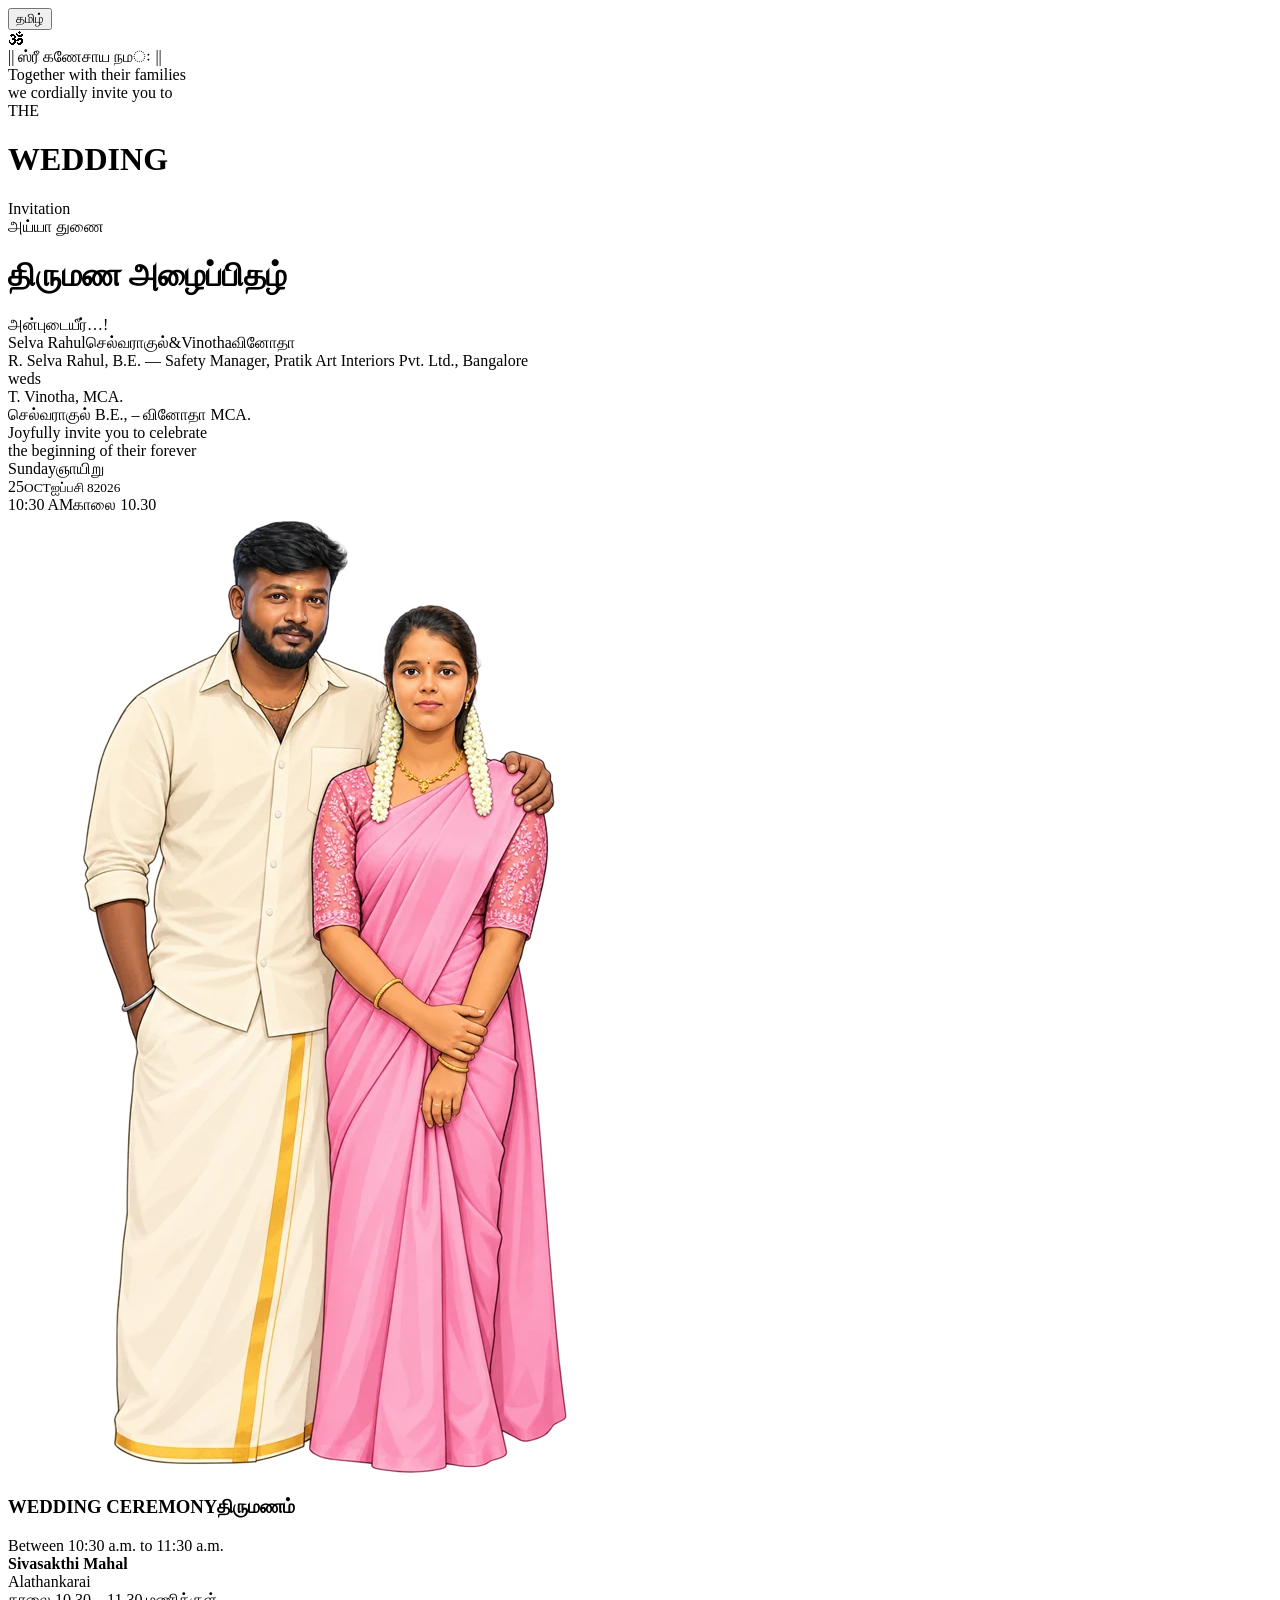
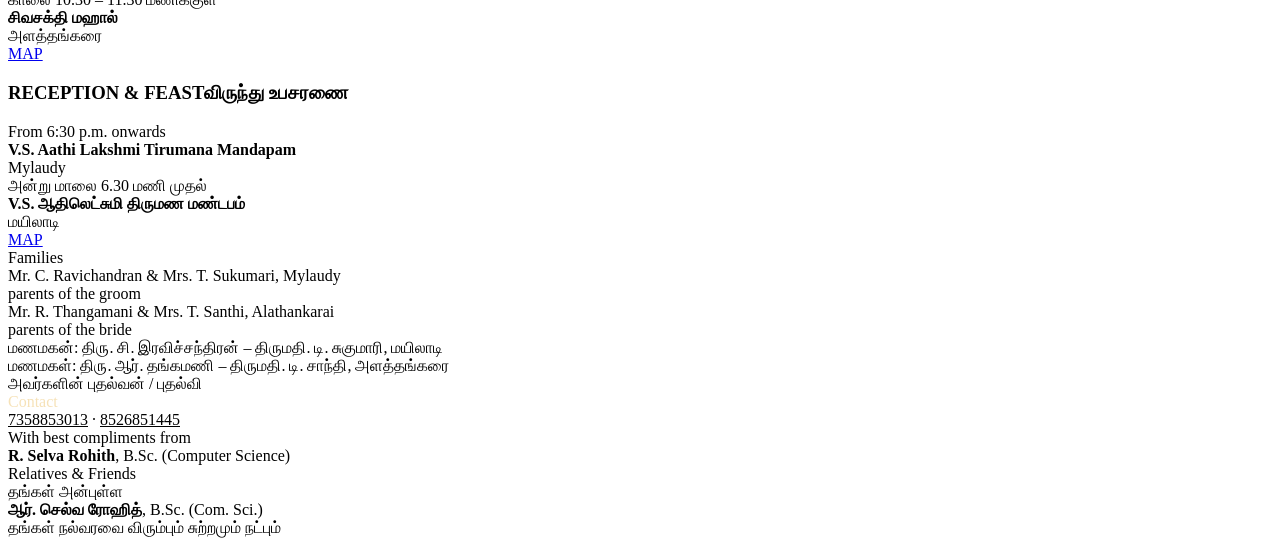
==== index.html @ b942bd1a "Add interactive countdown timer and language toggle functionality - Implemented a countdown timer th" ====
<!DOCTYPE html>
<html lang="en">

<head>
    <meta charset="utf-8">
    <meta name="viewport" content="width=device-width, initial-scale=1, viewport-fit=cover">
    <title>Selva Rahul & Vinotha – Wedding Invitation</title>
    <link
        href="https://fonts.googleapis.com/css2?family=Cinzel:wght@400;600&family=Cormorant+Garamond:wght@500;600&family=Great+Vibes&family=Playfair+Display:wght@500;700&family=Noto+Serif+Tamil:wght@400;700&display=swap"
        rel="stylesheet">
</head>

<body>
     <button class="tog" id="tg" aria-label="Language">தமிழ்</button>
    <div class="petals" id="p"></div>
    <main class="card">
        <div class="arch">
            <div class="om">🕉</div>
            <div class="sm">|| ஸ்ரீ கணேசாய நமः ||</div>

            <div class="en-only">
                <div class="sm">Together with their families<br>we cordially invite you to</div>
                <div class="the">THE</div>
                <h1>WEDDING</h1>
                <div class="script">Invitation</div>
            </div>
            <div class="ta-only">
                <div class="sm">அய்யா துணை</div>
                <h1>திருமண அழைப்பிதழ்</h1>
                <div class="sm">அன்புடையீர்…!</div>
            </div>

            <div class="names"><span class="en-only">Selva Rahul</span><span class="ta-only">செல்வராகுல்</span><span
                    class="amp">&amp;</span><span class="en-only">Vinotha</span><span class="ta-only">வினோதா</span>
            </div>
            <div class="sub en-only">R. Selva Rahul, B.E. — Safety Manager, Pratik Art Interiors Pvt. Ltd.,
                Bangalore<br>weds<br>T. Vinotha, MCA.</div>
            <div class="sub ta-only">செல்வராகுல் B.E., – வினோதா MCA.</div>

            <div class="div"></div>
            <div class="sm en-only">Joyfully invite you to celebrate<br>the beginning of their forever</div>
            <div class="date">
                <div class="sm" style="margin:0"><span class="en-only">Sunday</span><span class="ta-only">ஞாயிறு</span>
                </div>
                <div class="big">25<small class="en-only">OCT</small><small class="ta-only">ஐப்பசி
                        8</small><small>2026</small></div>
                <div class="sm" style="margin:0"><span class="en-only">10:30 AM</span><span class="ta-only">காலை
                        10.30</span></div>
            </div>

            <div id="cd"></div>
            <div class="couple"><img alt="Selva Rahul and Vinotha"
                    src="[data-uri]">
            </div>

            <div class="ev">
                <h3><span class="en-only">WEDDING CEREMONY</span><span class="ta-only">திருமணம்</span></h3>
                <div class="en-only">Between 10:30 a.m. to 11:30 a.m.<br><b>Sivasakthi Mahal</b><br>Alathankarai</div>
                <div class="ta-only">காலை 10.30 – 11.30 மணிக்குள்<br><b>சிவசக்தி மஹால்</b><br>அளத்தங்கரை</div>
                <a class="btn" target="_blank" rel="noopener"
                    href="https://www.google.com/maps/search/?api=1&query=Sivasakthi+Mahal+Alathankarai">MAP</a>
            </div>

            <div class="ev">
                <h3><span class="en-only">RECEPTION &amp; FEAST</span><span class="ta-only">விருந்து உபசரணை</span></h3>
                <div class="en-only">From 6:30 p.m. onwards<br><b>V.S. Aathi Lakshmi Tirumana Mandapam</b><br>Mylaudy
                </div>
                <div class="ta-only">அன்று மாலை 6.30 மணி முதல்<br><b>V.S. ஆதிலெட்சுமி திருமண மண்டபம்</b><br>மயிலாடி
                </div>
                <a class="btn" target="_blank" rel="noopener"
                    href="https://www.google.com/maps/search/?api=1&query=V.S.+Aathi+Lakshmi+Tirumana+Mandapam+Mylaudy">MAP</a>
            </div>

            <div class="div"></div>
            <div class="en-only">
                <div class="sm">Families</div>
                Mr. C. Ravichandran &amp; Mrs. T. Sukumari, Mylaudy<br><span class="sub">parents of the groom</span><br>
                Mr. R. Thangamani &amp; Mrs. T. Santhi, Alathankarai<br><span class="sub">parents of the bride</span>
            </div>
            <div class="ta-only">மணமகன்: திரு. சி. இரவிச்சந்திரன் – திருமதி. டி. சுகுமாரி, மயிலாடி<br>மணமகள்: திரு. ஆர்.
                தங்கமணி – திருமதி. டி. சாந்தி, அளத்தங்கரை<br><span class="sub">அவர்களின் புதல்வன் / புதல்வி</span></div>

            <div class="venue">
                <div class="sm" style="color:#f6e2b8">Contact</div>
                <a href="tel:7358853013" style="color:inherit">7358853013</a> · <a href="tel:8526851445"
                    style="color:inherit">8526851445</a>
            </div>

            <div class="foot">
                <div class="en-only">With best compliments from<br><b>R. Selva Rohith</b>, B.Sc. (Computer
                    Science)<br>Relatives &amp; Friends</div>
                <div class="ta-only">தங்கள் அன்புள்ள<br><b>ஆர். செல்வ ரோஹித்</b>, B.Sc. (Com. Sci.)<br>தங்கள் நல்வரவை
                    விரும்பும் சுற்றமும் நட்பும்</div>
            </div>
        </div>
    </main>
</body>

</html>
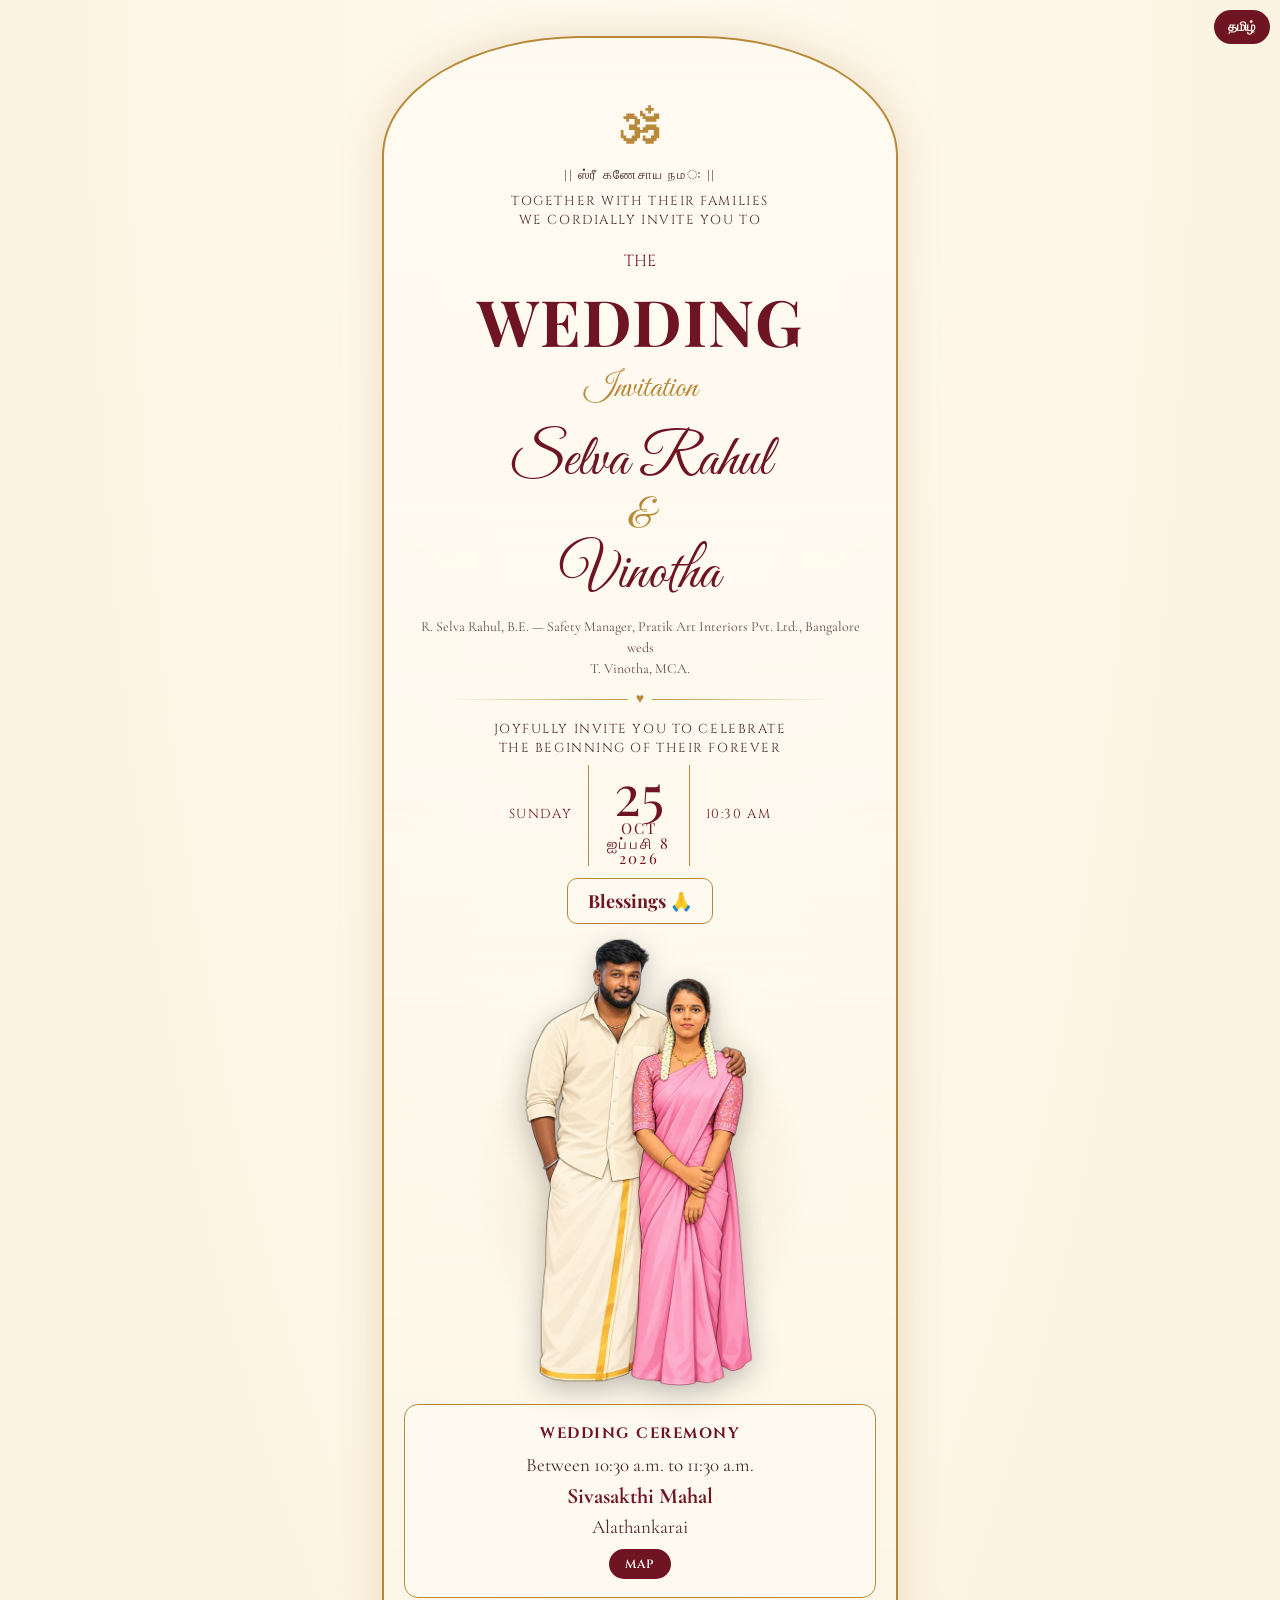
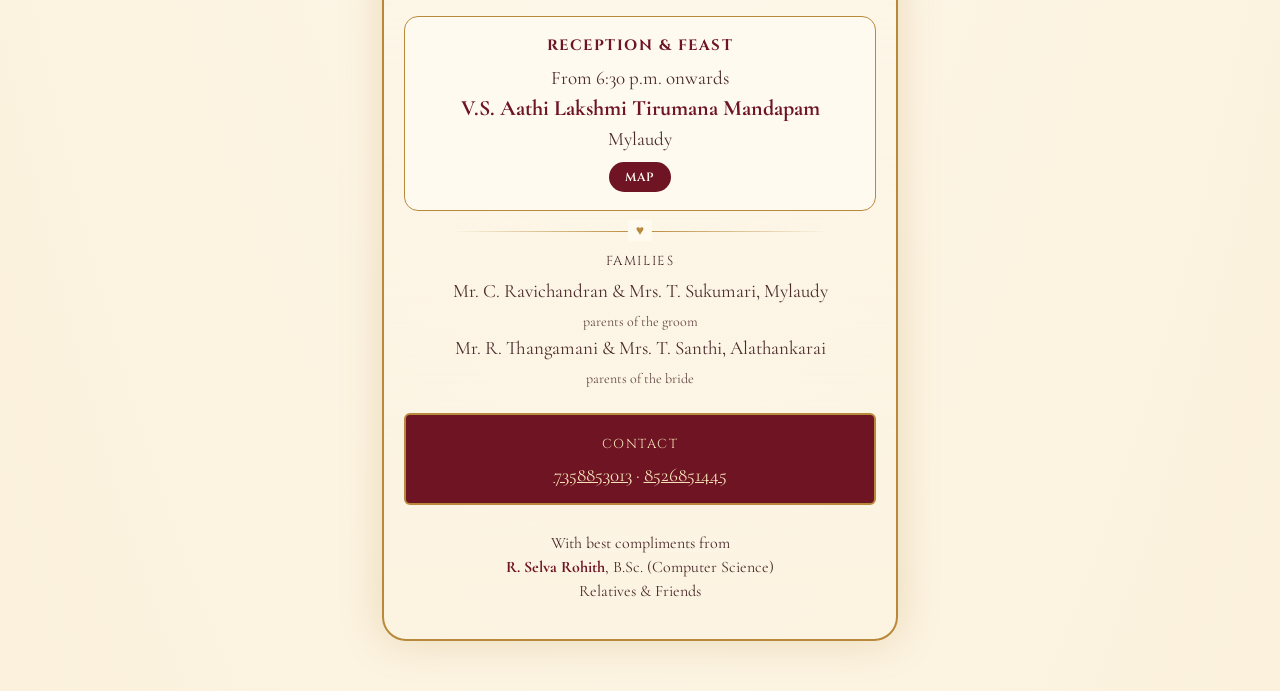
==== commit f293264c: "Add missing stylesheet and script links in index.html" ====
--- a/index.html
+++ b/index.html
@@ -8,6 +8,7 @@
     <link
         href="https://fonts.googleapis.com/css2?family=Cinzel:wght@400;600&family=Cormorant+Garamond:wght@500;600&family=Great+Vibes&family=Playfair+Display:wght@500;700&family=Noto+Serif+Tamil:wght@400;700&display=swap"
         rel="stylesheet">
+    <link rel="stylesheet" href="style.css">
 </head>
 
 <body>
@@ -94,6 +95,7 @@
             </div>
         </div>
     </main>
+    <script src="script.js"></script>
 </body>
 
 </html>
--- a/style.css
+++ b/style.css
@@ -0,0 +1,338 @@
+:root {
+            --bg: #fbf1dc;
+            --bg2: #fffaf0;
+            --maroon: #6e1423;
+            --gold: #b8893a;
+            --ink: #4a2a2a;
+            box-sizing: border-box;
+            padding-top: env(safe-area-inset-top, 0px);
+            padding-bottom: env(safe-area-inset-bottom, 0px)
+        }
+
+        @media (prefers-color-scheme:dark) {
+            :root:not([data-theme="light"]) {
+                --bg: #2a0d14;
+                --bg2: #3a1119;
+                --maroon: #f0c987;
+                --gold: #d9a95a;
+                --ink: #f3e3cf
+            }
+        }
+
+        :root[data-theme="dark"] {
+            --bg: #2a0d14;
+            --bg2: #3a1119;
+            --maroon: #f0c987;
+            --gold: #d9a95a;
+            --ink: #f3e3cf
+        }
+
+        * {
+            box-sizing: border-box
+        }
+
+        body {
+            margin: 0;
+            background: radial-gradient(ellipse at top, var(--bg2), var(--bg));
+            color: var(--ink);
+            font-family: 'Cormorant Garamond', Georgia, serif;
+            font-size: 19px;
+            text-align: center;
+            line-height: 1.5
+        }
+
+        body.ta {
+            font-family: 'Noto Serif Tamil', 'Cormorant Garamond', serif;
+            font-size: 16px
+        }
+
+        .ta-only {
+            display: none
+        }
+
+        .ta .ta-only {
+            display: block
+        }
+
+        .ta .en-only {
+            display: none
+        }
+
+        .tog {
+            position: fixed;
+            top: calc(env(safe-area-inset-top, 0px) + 10px);
+            right: 10px;
+            z-index: 9;
+            background: var(--maroon);
+            color: var(--bg2);
+            border: 0;
+            border-radius: 20px;
+            padding: 8px 14px;
+            font: 600 13px Cinzel, serif;
+            cursor: pointer
+        }
+
+        .card {
+            max-width: 560px;
+            margin: 0 auto;
+            padding: 36px 22px 50px;
+            position: relative
+        }
+
+        .arch {
+            border: 2px solid var(--gold);
+            border-radius: 200px 200px 24px 24px/120px 120px 24px 24px;
+            padding: 56px 20px 36px;
+            background: linear-gradient(var(--bg2), transparent);
+            box-shadow: 0 0 40px rgba(184, 137, 58, .25)
+        }
+
+        .om {
+            font-size: 44px;
+            color: var(--gold)
+        }
+
+        .sm {
+            font-family: Cinzel, serif;
+            letter-spacing: .12em;
+            font-size: 13px;
+            text-transform: uppercase;
+            margin: 6px 0
+        }
+
+        .ta .sm {
+            text-transform: none;
+            letter-spacing: 0;
+            font-size: 15px
+        }
+
+        .the {
+            font-family: Cinzel, serif;
+            color: var(--maroon);
+            font-size: 16px;
+            margin-top: 18px
+        }
+
+        h1 {
+            font-family: 'Playfair Display', serif;
+            font-weight: 700;
+            color: var(--maroon);
+            font-size: clamp(40px, 12vw, 64px);
+            margin: 0;
+            letter-spacing: .02em
+        }
+
+        .ta h1 {
+            font-size: clamp(34px, 9vw, 48px)
+        }
+
+        .script {
+            font-family: 'Great Vibes', cursive;
+            color: var(--gold);
+            font-size: 34px;
+            margin: -6px 0 14px
+        }
+
+        .names {
+            font-family: 'Great Vibes', cursive;
+            color: var(--maroon);
+            font-size: clamp(40px, 11vw, 58px);
+            line-height: 1.15;
+            margin: 8px 0
+        }
+
+        .ta .names {
+            font-family: 'Noto Serif Tamil', serif;
+            font-weight: 700;
+            font-size: clamp(28px, 8vw, 40px)
+        }
+
+        .amp {
+            color: var(--gold);
+            font-size: .7em;
+            display: block
+        }
+
+        .sub {
+            font-size: 14px;
+            opacity: .85
+        }
+
+        .div {
+            height: 1px;
+            background: linear-gradient(90deg, transparent, var(--gold), transparent);
+            margin: 20px auto;
+            width: 80%;
+            position: relative
+        }
+
+        .div:after {
+            content: "♥";
+            position: absolute;
+            left: 50%;
+            top: -11px;
+            transform: translateX(-50%);
+            color: var(--gold);
+            background: var(--bg2);
+            padding: 0 8px;
+            font-size: 14px
+        }
+
+        .date {
+            display: flex;
+            align-items: center;
+            justify-content: center;
+            gap: 16px;
+            font-family: Cinzel, serif;
+            color: var(--maroon)
+        }
+
+        .date .big {
+            font-size: 56px;
+            font-family: 'Playfair Display', serif;
+            line-height: 1;
+            border-left: 1px solid var(--gold);
+            border-right: 1px solid var(--gold);
+            padding: 0 18px
+        }
+
+        .date small {
+            display: block;
+            font-size: 15px;
+            letter-spacing: .15em
+        }
+
+        .ev {
+            border: 1px solid var(--gold);
+            border-radius: 14px;
+            padding: 18px 14px;
+            margin: 18px 0;
+            background: var(--bg2)
+        }
+
+        .ev h3 {
+            font-family: Cinzel, serif;
+            color: var(--maroon);
+            margin: 0 0 6px;
+            font-size: 15px;
+            letter-spacing: .1em
+        }
+
+        .ta .ev h3 {
+            letter-spacing: 0;
+            font-size: 17px
+        }
+
+        .ev b {
+            font-size: 22px;
+            color: var(--maroon)
+        }
+
+        a.btn {
+            display: inline-block;
+            margin-top: 8px;
+            color: var(--bg2);
+            background: var(--maroon);
+            padding: 7px 16px;
+            border-radius: 20px;
+            text-decoration: none;
+            font: 600 12px Cinzel, serif;
+            letter-spacing: .08em
+        }
+
+        .venue {
+            background: var(--maroon);
+            color: #f6e2b8;
+            border: 2px solid var(--gold);
+            border-radius: 6px;
+            padding: 14px;
+            margin-top: 22px
+        }
+
+        #cd {
+            display: flex;
+            justify-content: center;
+            gap: 12px;
+            margin: 12px 0
+        }
+
+        #cd div {
+            min-width: 64px;
+            border: 1px solid var(--gold);
+            border-radius: 10px;
+            padding: 8px 4px;
+            color: var(--maroon);
+            font: 700 24px 'Playfair Display', serif;
+            background: var(--bg2)
+        }
+
+        #cd span {
+            display: block;
+            font: 400 10px Cinzel, serif;
+            letter-spacing: .1em
+        }
+
+        .petals {
+            position: fixed;
+            inset: 0;
+            pointer-events: none;
+            overflow: hidden;
+            z-index: 0
+        }
+
+        .petals i {
+            position: absolute;
+            top: -20px;
+            width: 10px;
+            height: 14px;
+            background: #b3243b;
+            border-radius: 70% 0 70% 0;
+            opacity: .6;
+            animation: f linear infinite
+        }
+
+        @keyframes f {
+            to {
+                transform: translateY(110vh) rotate(540deg)
+            }
+        }
+
+        @media (prefers-reduced-motion:reduce) {
+            .petals {
+                display: none
+            }
+        }
+
+        .card {
+            z-index: 1
+        }
+
+        .foot {
+            font-size: 16px;
+            margin-top: 26px
+        }
+
+        .foot b {
+            color: var(--maroon)
+        }
+
+        .couple {
+            margin: 6px auto 0;
+            max-width: 300px;
+            position: relative
+        }
+
+        .couple:before {
+            content: "";
+            position: absolute;
+            inset: 8% -8% 0;
+            background: radial-gradient(ellipse at center, rgba(184, 137, 58, .35), transparent 70%);
+            z-index: -1
+        }
+
+        .couple img {
+            width: 100%;
+            height: auto;
+            display: block;
+            filter: drop-shadow(0 8px 14px rgba(0, 0, 0, .25))
+        }
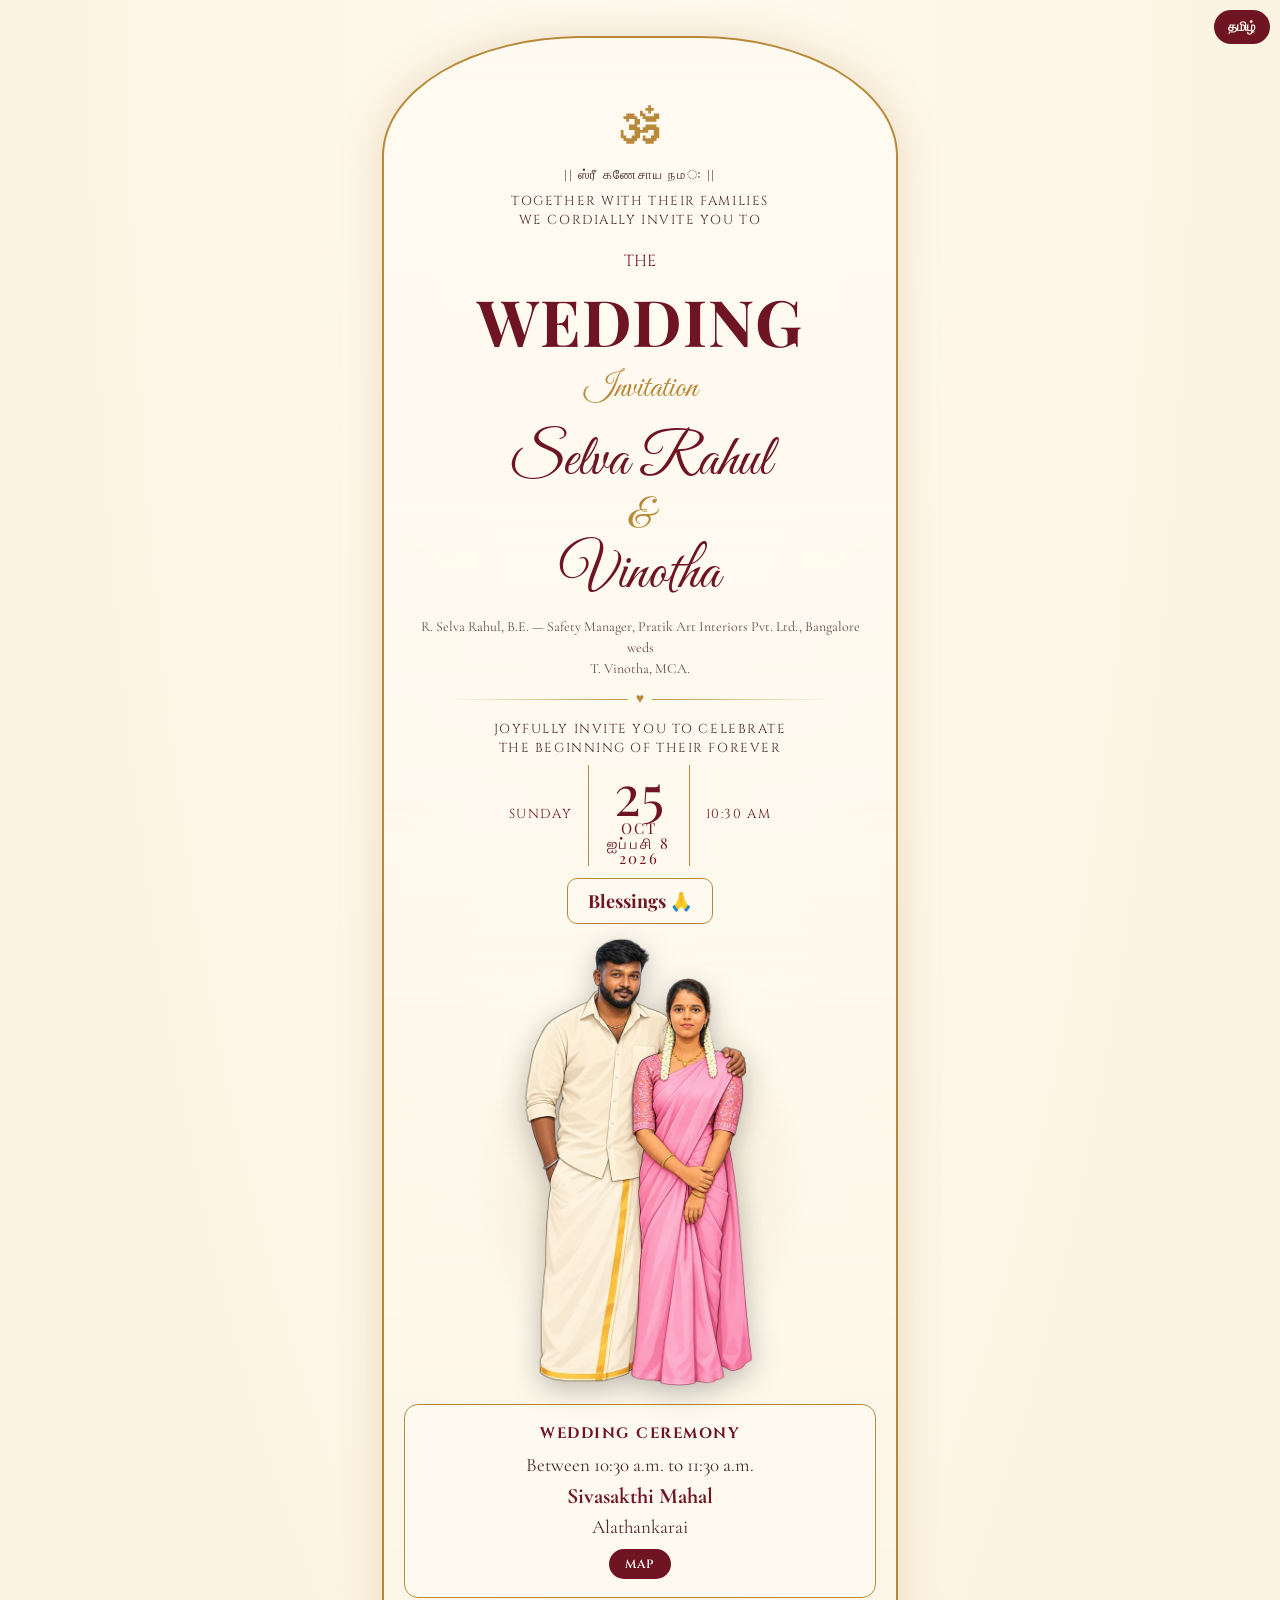
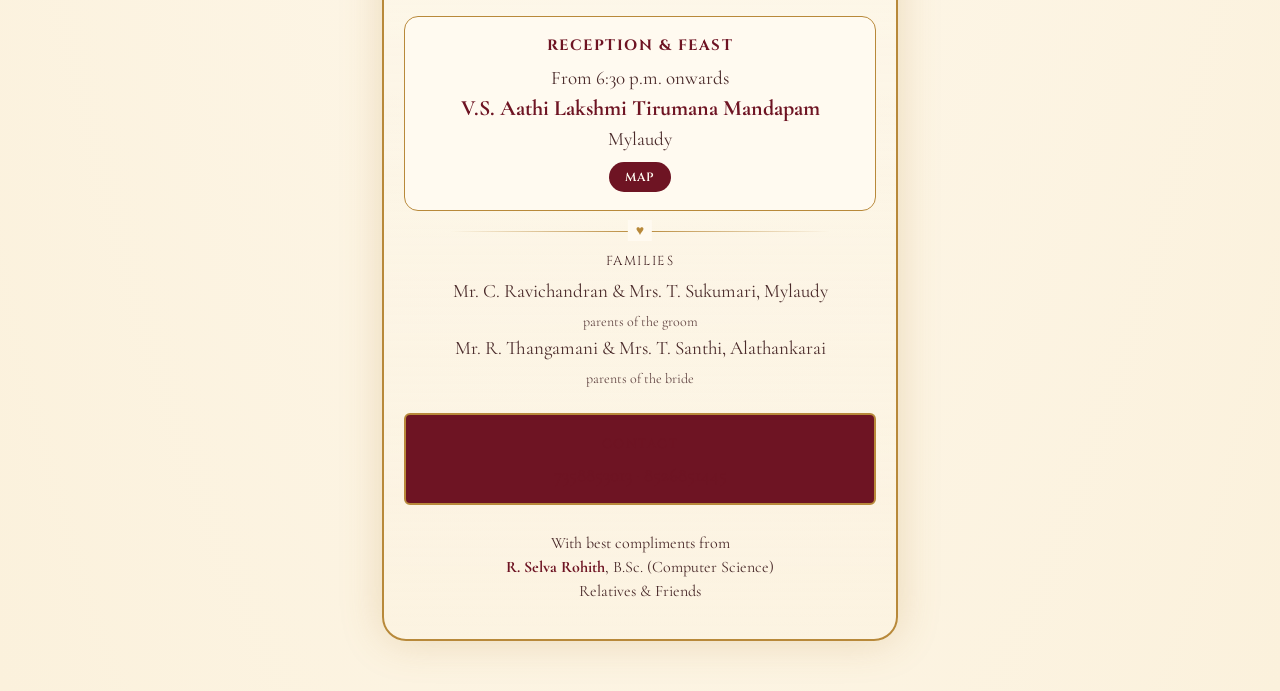
==== commit 0525854f: "Change venue text color to maroon for better visual consistency" ====
--- a/index.html
+++ b/index.html
@@ -82,7 +82,7 @@
                 தங்கமணி – திருமதி. டி. சாந்தி, அளத்தங்கரை<br><span class="sub">அவர்களின் புதல்வன் / புதல்வி</span></div>
 
             <div class="venue">
-                <div class="sm" style="color:#f6e2b8">Contact</div>
+                <div class="sm" style="color: #6e1423;">Contact</div>
                 <a href="tel:7358853013" style="color:inherit">7358853013</a> · <a href="tel:8526851445"
                     style="color:inherit">8526851445</a>
             </div>
--- a/style.css
+++ b/style.css
@@ -242,7 +242,7 @@
 
         .venue {
             background: var(--maroon);
-            color: #f6e2b8;
+            color: #6e1423;
             border: 2px solid var(--gold);
             border-radius: 6px;
             padding: 14px;
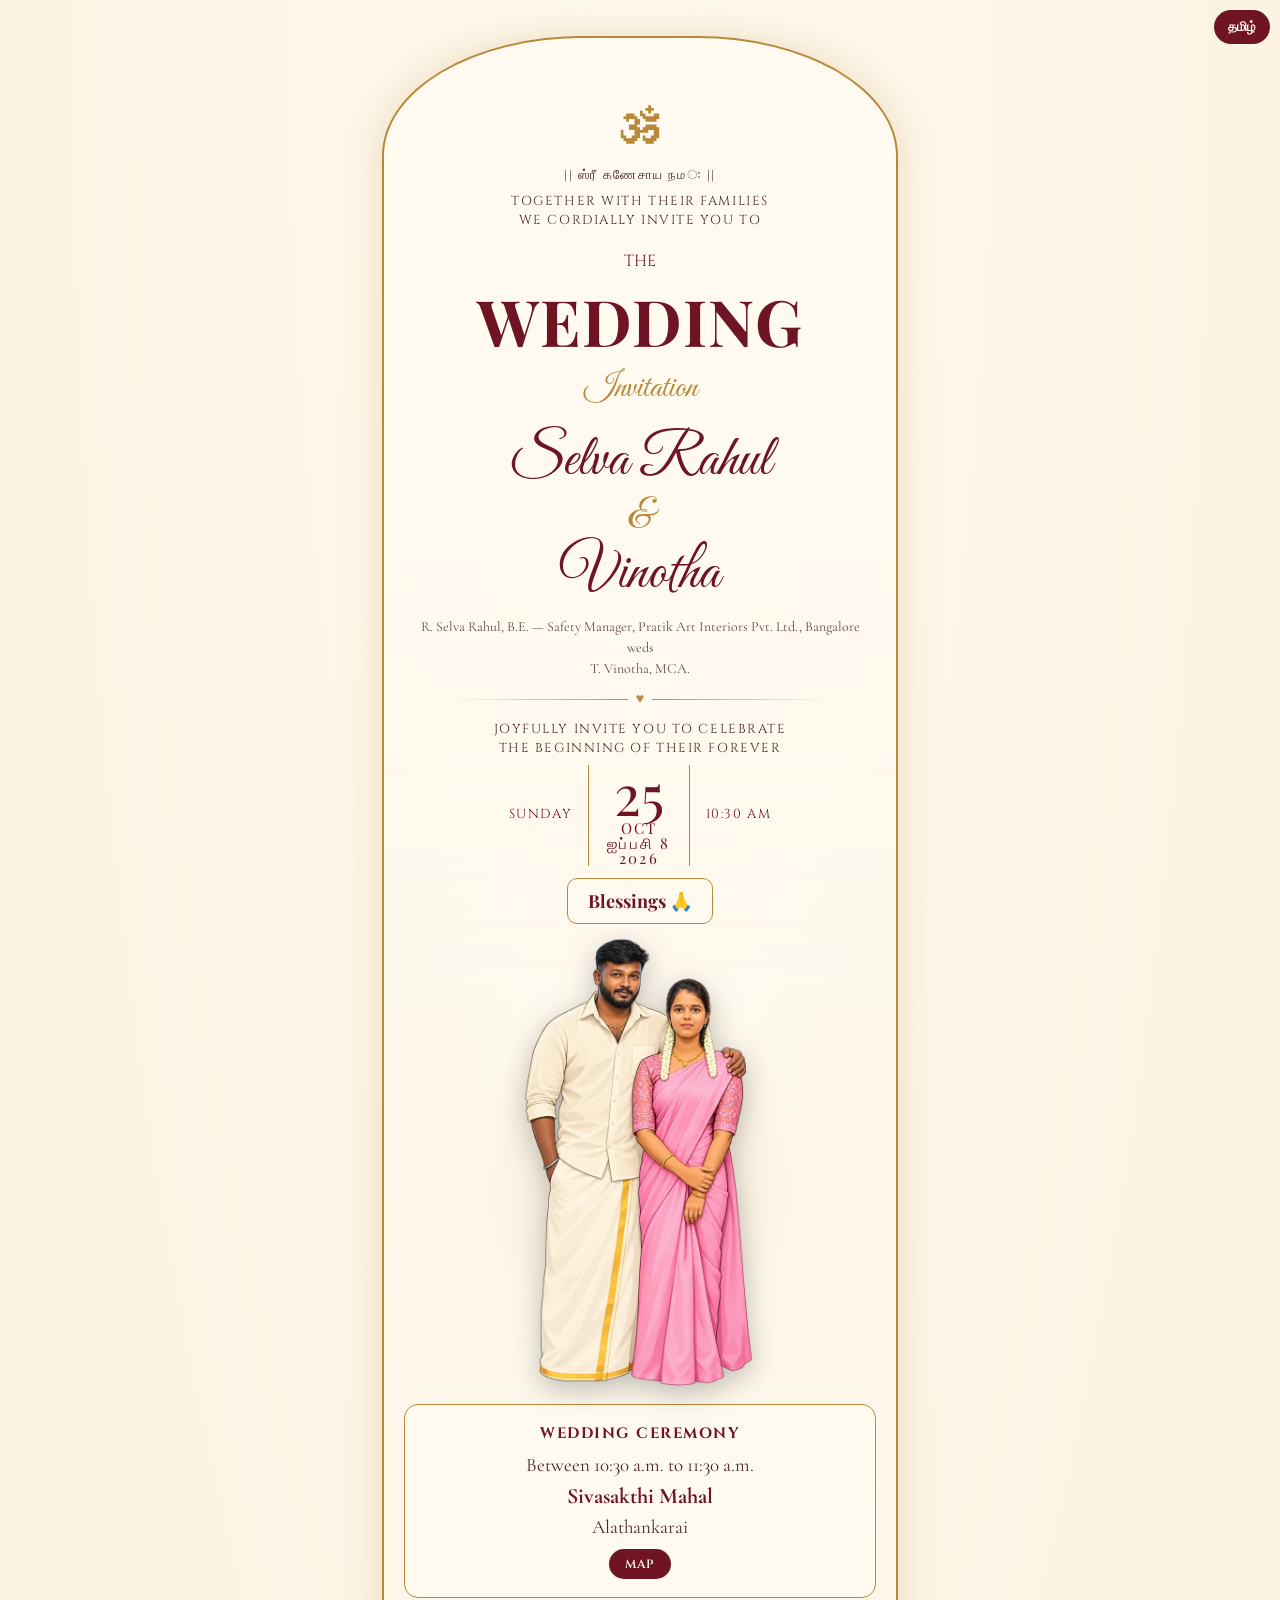
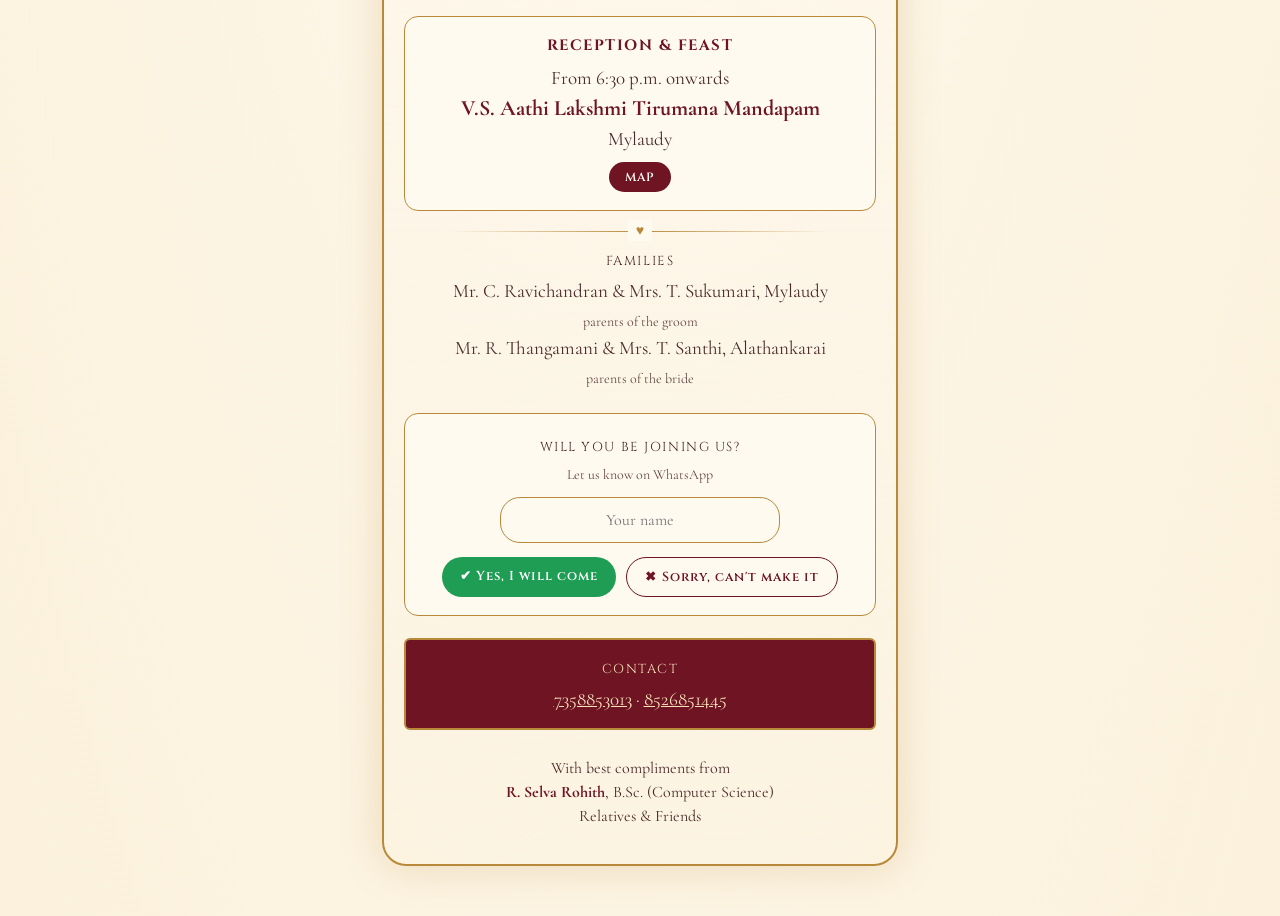
==== commit 2cd42fb0: "Add wedding invitation details and RSVP functionality with WhatsApp integration" ====
--- a/index.html
+++ b/index.html
@@ -81,8 +81,24 @@
             <div class="ta-only">மணமகன்: திரு. சி. இரவிச்சந்திரன் – திருமதி. டி. சுகுமாரி, மயிலாடி<br>மணமகள்: திரு. ஆர்.
                 தங்கமணி – திருமதி. டி. சாந்தி, அளத்தங்கரை<br><span class="sub">அவர்களின் புதல்வன் / புதல்வி</span></div>
 
+            <div class="rsvp">
+                <div class="en-only">
+                    <div class="sm">Will you be joining us?</div>
+                    <div class="sub">Let us know on WhatsApp</div>
+                </div>
+                <div class="ta-only">
+                    <div class="sm">வருகையை உறுதி செய்யுங்கள்</div>
+                    <div class="sub">WhatsApp மூலம் தெரிவிக்கவும்</div>
+                </div>
+                <input id="gn" type="text" maxlength="60" autocomplete="name" aria-label="Your name" placeholder="Your name">
+                <div class="rsvp-btns">
+                    <a class="btn wa yes" id="wa-yes" href="#"><span class="en-only">✔ Yes, I will come</span><span class="ta-only">✔ வருவேன்</span></a>
+                    <a class="btn wa no" id="wa-no" href="#"><span class="en-only">✖ Sorry, can't make it</span><span class="ta-only">✖ வர இயலாது</span></a>
+                </div>
+            </div>
+
             <div class="venue">
-                <div class="sm" style="color: #6e1423;">Contact</div>
+                <div class="sm" style="color:#f6e2b8">Contact</div>
                 <a href="tel:7358853013" style="color:inherit">7358853013</a> · <a href="tel:8526851445"
                     style="color:inherit">8526851445</a>
             </div>
--- a/style.css
+++ b/style.css
@@ -242,7 +242,7 @@
 
         .venue {
             background: var(--maroon);
-            color: #6e1423;
+            color: #f6e2b8;
             border: 2px solid var(--gold);
             border-radius: 6px;
             padding: 14px;
@@ -335,4 +335,53 @@
             height: auto;
             display: block;
             filter: drop-shadow(0 8px 14px rgba(0, 0, 0, .25))
-        }+        }
+
+/* WhatsApp RSVP */
+.rsvp {
+    border: 1px solid var(--gold);
+    border-radius: 14px;
+    padding: 18px 14px;
+    margin: 22px 0 0;
+    background: var(--bg2)
+}
+
+.rsvp input {
+    width: 100%;
+    max-width: 280px;
+    margin: 12px auto 4px;
+    display: block;
+    padding: 10px 14px;
+    border: 1px solid var(--gold);
+    border-radius: 20px;
+    background: transparent;
+    color: var(--ink);
+    font: inherit;
+    font-size: 16px;
+    text-align: center
+}
+
+.rsvp-btns {
+    display: flex;
+    flex-wrap: wrap;
+    gap: 10px;
+    justify-content: center;
+    margin-top: 8px
+}
+
+a.btn.wa {
+    margin-top: 6px;
+    padding: 10px 18px;
+    font-size: 13px
+}
+
+a.btn.wa.yes {
+    background: #1f9d55;
+    color: #fff
+}
+
+a.btn.wa.no {
+    background: transparent;
+    color: var(--maroon);
+    border: 1px solid var(--maroon)
+}
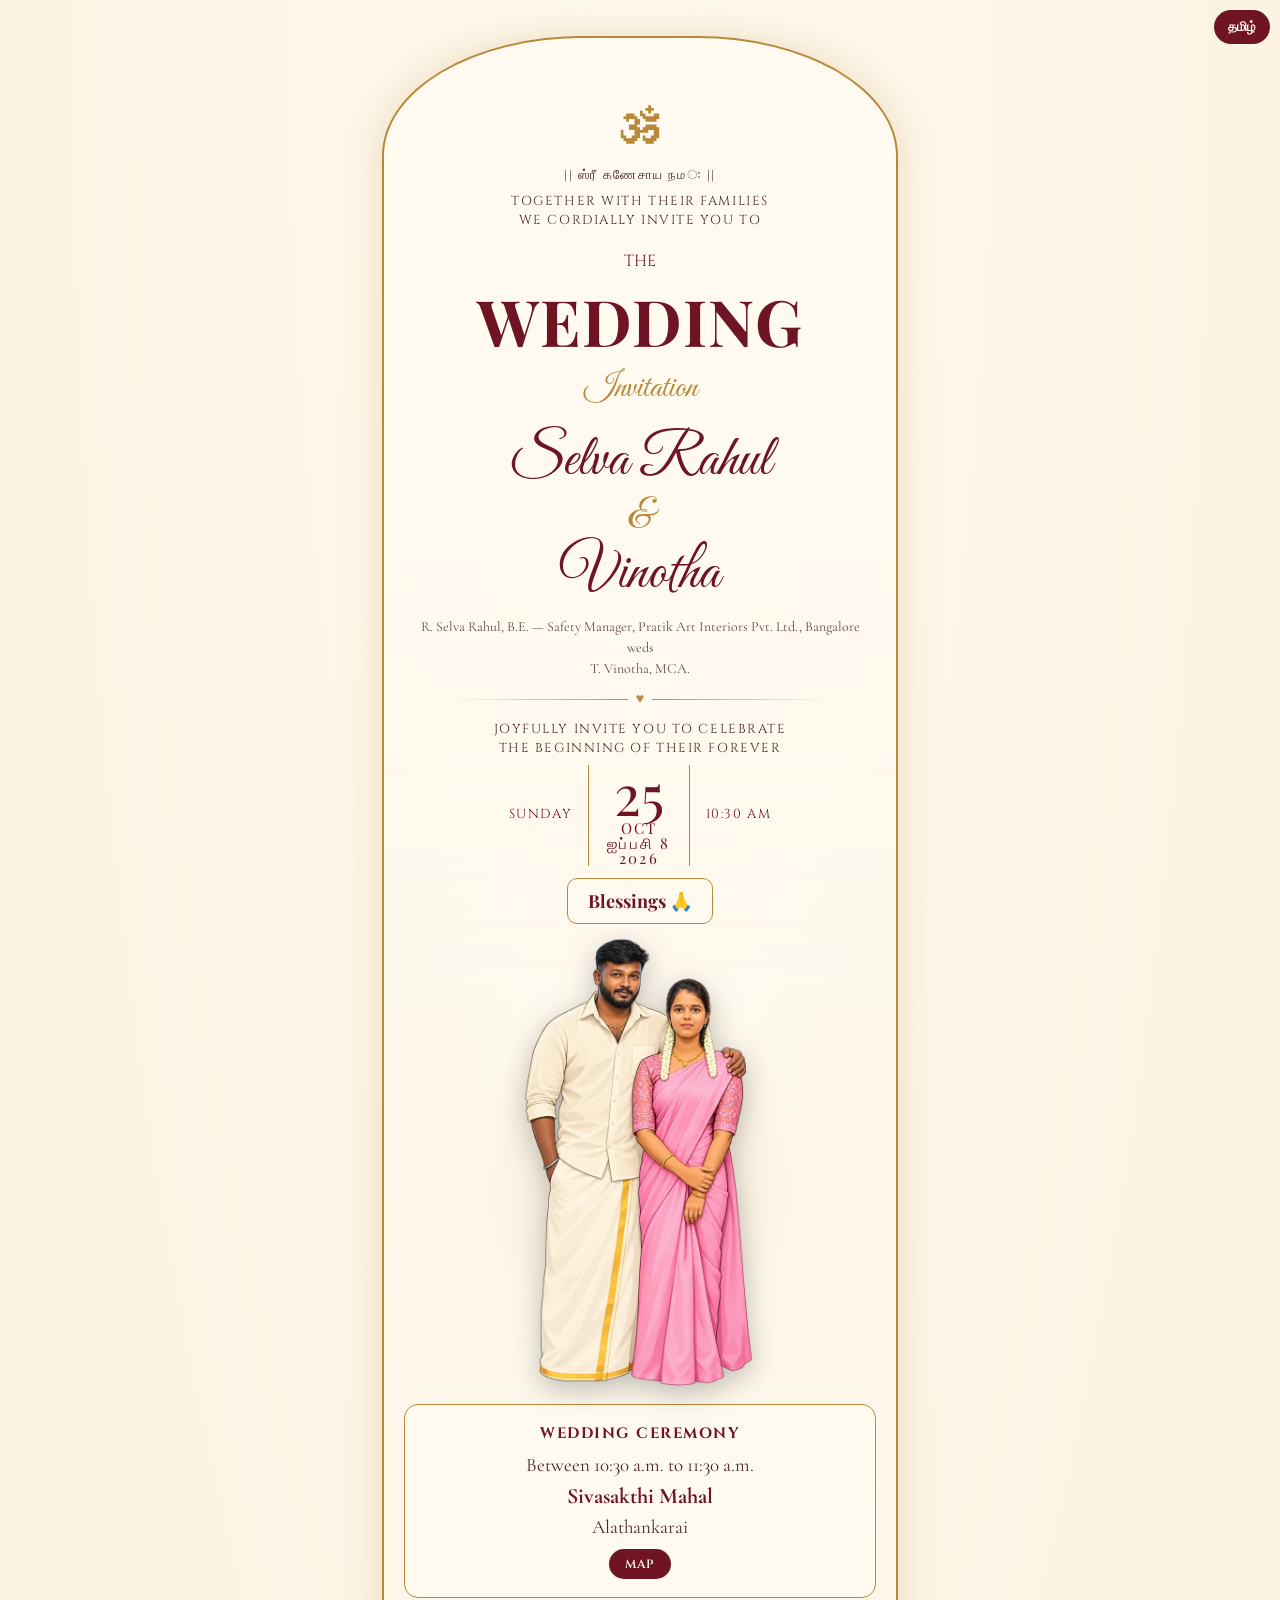
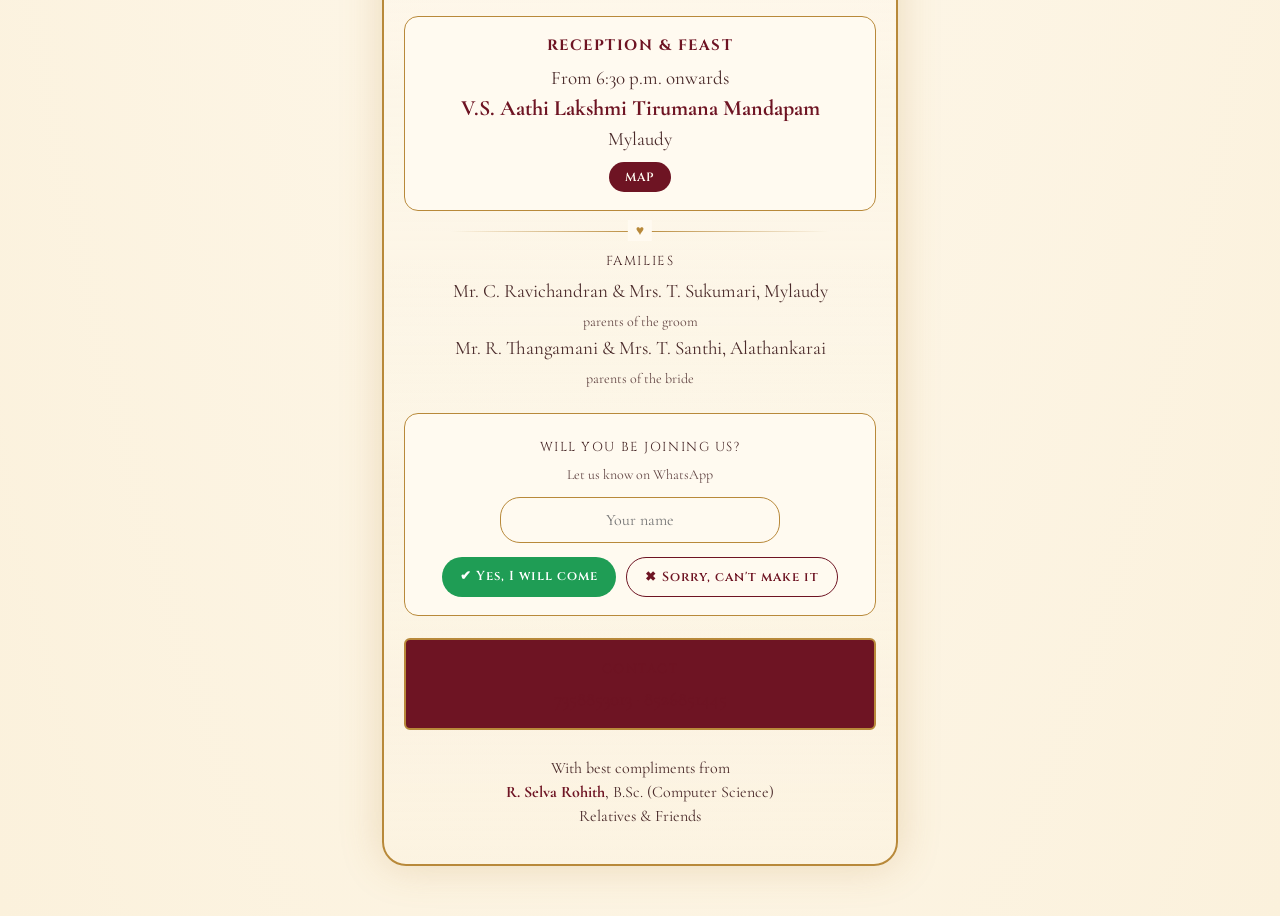
==== commit d019b63a: "Change venue text color to maroon for better visual consistency" ====
--- a/index.html
+++ b/index.html
@@ -12,7 +12,7 @@
 </head>
 
 <body>
-     <button class="tog" id="tg" aria-label="Language">தமிழ்</button>
+    <button class="tog" id="tg" aria-label="Language">தமிழ்</button>
     <div class="petals" id="p"></div>
     <main class="card">
         <div class="arch">
@@ -90,15 +90,18 @@
                     <div class="sm">வருகையை உறுதி செய்யுங்கள்</div>
                     <div class="sub">WhatsApp மூலம் தெரிவிக்கவும்</div>
                 </div>
-                <input id="gn" type="text" maxlength="60" autocomplete="name" aria-label="Your name" placeholder="Your name">
+                <input id="gn" type="text" maxlength="60" autocomplete="name" aria-label="Your name"
+                    placeholder="Your name">
                 <div class="rsvp-btns">
-                    <a class="btn wa yes" id="wa-yes" href="#"><span class="en-only">✔ Yes, I will come</span><span class="ta-only">✔ வருவேன்</span></a>
-                    <a class="btn wa no" id="wa-no" href="#"><span class="en-only">✖ Sorry, can't make it</span><span class="ta-only">✖ வர இயலாது</span></a>
+                    <a class="btn wa yes" id="wa-yes" href="#"><span class="en-only">✔ Yes, I will come</span><span
+                            class="ta-only">✔ வருவேன்</span></a>
+                    <a class="btn wa no" id="wa-no" href="#"><span class="en-only">✖ Sorry, can't make it</span><span
+                            class="ta-only">✖ வர இயலாது</span></a>
                 </div>
             </div>
 
             <div class="venue">
-                <div class="sm" style="color:#f6e2b8">Contact</div>
+                <div class="sm" style="color: #6e1423">Contact</div>
                 <a href="tel:7358853013" style="color:inherit">7358853013</a> · <a href="tel:8526851445"
                     style="color:inherit">8526851445</a>
             </div>
--- a/style.css
+++ b/style.css
@@ -1,343 +1,342 @@
 :root {
-            --bg: #fbf1dc;
-            --bg2: #fffaf0;
-            --maroon: #6e1423;
-            --gold: #b8893a;
-            --ink: #4a2a2a;
-            box-sizing: border-box;
-            padding-top: env(safe-area-inset-top, 0px);
-            padding-bottom: env(safe-area-inset-bottom, 0px)
-        }
-
-        @media (prefers-color-scheme:dark) {
-            :root:not([data-theme="light"]) {
-                --bg: #2a0d14;
-                --bg2: #3a1119;
-                --maroon: #f0c987;
-                --gold: #d9a95a;
-                --ink: #f3e3cf
-            }
-        }
-
-        :root[data-theme="dark"] {
-            --bg: #2a0d14;
-            --bg2: #3a1119;
-            --maroon: #f0c987;
-            --gold: #d9a95a;
-            --ink: #f3e3cf
-        }
-
-        * {
-            box-sizing: border-box
-        }
-
-        body {
-            margin: 0;
-            background: radial-gradient(ellipse at top, var(--bg2), var(--bg));
-            color: var(--ink);
-            font-family: 'Cormorant Garamond', Georgia, serif;
-            font-size: 19px;
-            text-align: center;
-            line-height: 1.5
-        }
-
-        body.ta {
-            font-family: 'Noto Serif Tamil', 'Cormorant Garamond', serif;
-            font-size: 16px
-        }
-
-        .ta-only {
-            display: none
-        }
-
-        .ta .ta-only {
-            display: block
-        }
-
-        .ta .en-only {
-            display: none
-        }
-
-        .tog {
-            position: fixed;
-            top: calc(env(safe-area-inset-top, 0px) + 10px);
-            right: 10px;
-            z-index: 9;
-            background: var(--maroon);
-            color: var(--bg2);
-            border: 0;
-            border-radius: 20px;
-            padding: 8px 14px;
-            font: 600 13px Cinzel, serif;
-            cursor: pointer
-        }
-
-        .card {
-            max-width: 560px;
-            margin: 0 auto;
-            padding: 36px 22px 50px;
-            position: relative
-        }
-
-        .arch {
-            border: 2px solid var(--gold);
-            border-radius: 200px 200px 24px 24px/120px 120px 24px 24px;
-            padding: 56px 20px 36px;
-            background: linear-gradient(var(--bg2), transparent);
-            box-shadow: 0 0 40px rgba(184, 137, 58, .25)
-        }
-
-        .om {
-            font-size: 44px;
-            color: var(--gold)
-        }
-
-        .sm {
-            font-family: Cinzel, serif;
-            letter-spacing: .12em;
-            font-size: 13px;
-            text-transform: uppercase;
-            margin: 6px 0
-        }
-
-        .ta .sm {
-            text-transform: none;
-            letter-spacing: 0;
-            font-size: 15px
-        }
-
-        .the {
-            font-family: Cinzel, serif;
-            color: var(--maroon);
-            font-size: 16px;
-            margin-top: 18px
-        }
-
-        h1 {
-            font-family: 'Playfair Display', serif;
-            font-weight: 700;
-            color: var(--maroon);
-            font-size: clamp(40px, 12vw, 64px);
-            margin: 0;
-            letter-spacing: .02em
-        }
-
-        .ta h1 {
-            font-size: clamp(34px, 9vw, 48px)
-        }
-
-        .script {
-            font-family: 'Great Vibes', cursive;
-            color: var(--gold);
-            font-size: 34px;
-            margin: -6px 0 14px
-        }
-
-        .names {
-            font-family: 'Great Vibes', cursive;
-            color: var(--maroon);
-            font-size: clamp(40px, 11vw, 58px);
-            line-height: 1.15;
-            margin: 8px 0
-        }
-
-        .ta .names {
-            font-family: 'Noto Serif Tamil', serif;
-            font-weight: 700;
-            font-size: clamp(28px, 8vw, 40px)
-        }
-
-        .amp {
-            color: var(--gold);
-            font-size: .7em;
-            display: block
-        }
-
-        .sub {
-            font-size: 14px;
-            opacity: .85
-        }
-
-        .div {
-            height: 1px;
-            background: linear-gradient(90deg, transparent, var(--gold), transparent);
-            margin: 20px auto;
-            width: 80%;
-            position: relative
-        }
-
-        .div:after {
-            content: "♥";
-            position: absolute;
-            left: 50%;
-            top: -11px;
-            transform: translateX(-50%);
-            color: var(--gold);
-            background: var(--bg2);
-            padding: 0 8px;
-            font-size: 14px
-        }
-
-        .date {
-            display: flex;
-            align-items: center;
-            justify-content: center;
-            gap: 16px;
-            font-family: Cinzel, serif;
-            color: var(--maroon)
-        }
-
-        .date .big {
-            font-size: 56px;
-            font-family: 'Playfair Display', serif;
-            line-height: 1;
-            border-left: 1px solid var(--gold);
-            border-right: 1px solid var(--gold);
-            padding: 0 18px
-        }
-
-        .date small {
-            display: block;
-            font-size: 15px;
-            letter-spacing: .15em
-        }
-
-        .ev {
-            border: 1px solid var(--gold);
-            border-radius: 14px;
-            padding: 18px 14px;
-            margin: 18px 0;
-            background: var(--bg2)
-        }
-
-        .ev h3 {
-            font-family: Cinzel, serif;
-            color: var(--maroon);
-            margin: 0 0 6px;
-            font-size: 15px;
-            letter-spacing: .1em
-        }
-
-        .ta .ev h3 {
-            letter-spacing: 0;
-            font-size: 17px
-        }
-
-        .ev b {
-            font-size: 22px;
-            color: var(--maroon)
-        }
-
-        a.btn {
-            display: inline-block;
-            margin-top: 8px;
-            color: var(--bg2);
-            background: var(--maroon);
-            padding: 7px 16px;
-            border-radius: 20px;
-            text-decoration: none;
-            font: 600 12px Cinzel, serif;
-            letter-spacing: .08em
-        }
-
-        .venue {
-            background: var(--maroon);
-            color: #f6e2b8;
-            border: 2px solid var(--gold);
-            border-radius: 6px;
-            padding: 14px;
-            margin-top: 22px
-        }
-
-        #cd {
-            display: flex;
-            justify-content: center;
-            gap: 12px;
-            margin: 12px 0
-        }
-
-        #cd div {
-            min-width: 64px;
-            border: 1px solid var(--gold);
-            border-radius: 10px;
-            padding: 8px 4px;
-            color: var(--maroon);
-            font: 700 24px 'Playfair Display', serif;
-            background: var(--bg2)
-        }
-
-        #cd span {
-            display: block;
-            font: 400 10px Cinzel, serif;
-            letter-spacing: .1em
-        }
-
-        .petals {
-            position: fixed;
-            inset: 0;
-            pointer-events: none;
-            overflow: hidden;
-            z-index: 0
-        }
-
-        .petals i {
-            position: absolute;
-            top: -20px;
-            width: 10px;
-            height: 14px;
-            background: #b3243b;
-            border-radius: 70% 0 70% 0;
-            opacity: .6;
-            animation: f linear infinite
-        }
-
-        @keyframes f {
-            to {
-                transform: translateY(110vh) rotate(540deg)
-            }
-        }
-
-        @media (prefers-reduced-motion:reduce) {
-            .petals {
-                display: none
-            }
-        }
-
-        .card {
-            z-index: 1
-        }
-
-        .foot {
-            font-size: 16px;
-            margin-top: 26px
-        }
-
-        .foot b {
-            color: var(--maroon)
-        }
-
-        .couple {
-            margin: 6px auto 0;
-            max-width: 300px;
-            position: relative
-        }
-
-        .couple:before {
-            content: "";
-            position: absolute;
-            inset: 8% -8% 0;
-            background: radial-gradient(ellipse at center, rgba(184, 137, 58, .35), transparent 70%);
-            z-index: -1
-        }
-
-        .couple img {
-            width: 100%;
-            height: auto;
-            display: block;
-            filter: drop-shadow(0 8px 14px rgba(0, 0, 0, .25))
-        }
-
-/* WhatsApp RSVP */
+    --bg: #fbf1dc;
+    --bg2: #fffaf0;
+    --maroon: #6e1423;
+    --gold: #b8893a;
+    --ink: #4a2a2a;
+    box-sizing: border-box;
+    padding-top: env(safe-area-inset-top, 0px);
+    padding-bottom: env(safe-area-inset-bottom, 0px)
+}
+
+@media (prefers-color-scheme:dark) {
+    :root:not([data-theme="light"]) {
+        --bg: #2a0d14;
+        --bg2: #3a1119;
+        --maroon: #f0c987;
+        --gold: #d9a95a;
+        --ink: #f3e3cf
+    }
+}
+
+:root[data-theme="dark"] {
+    --bg: #2a0d14;
+    --bg2: #3a1119;
+    --maroon: #f0c987;
+    --gold: #d9a95a;
+    --ink: #f3e3cf
+}
+
+* {
+    box-sizing: border-box
+}
+
+body {
+    margin: 0;
+    background: radial-gradient(ellipse at top, var(--bg2), var(--bg));
+    color: var(--ink);
+    font-family: 'Cormorant Garamond', Georgia, serif;
+    font-size: 19px;
+    text-align: center;
+    line-height: 1.5
+}
+
+body.ta {
+    font-family: 'Noto Serif Tamil', 'Cormorant Garamond', serif;
+    font-size: 16px
+}
+
+.ta-only {
+    display: none
+}
+
+.ta .ta-only {
+    display: block
+}
+
+.ta .en-only {
+    display: none
+}
+
+.tog {
+    position: fixed;
+    top: calc(env(safe-area-inset-top, 0px) + 10px);
+    right: 10px;
+    z-index: 9;
+    background: var(--maroon);
+    color: var(--bg2);
+    border: 0;
+    border-radius: 20px;
+    padding: 8px 14px;
+    font: 600 13px Cinzel, serif;
+    cursor: pointer
+}
+
+.card {
+    max-width: 560px;
+    margin: 0 auto;
+    padding: 36px 22px 50px;
+    position: relative
+}
+
+.arch {
+    border: 2px solid var(--gold);
+    border-radius: 200px 200px 24px 24px/120px 120px 24px 24px;
+    padding: 56px 20px 36px;
+    background: linear-gradient(var(--bg2), transparent);
+    box-shadow: 0 0 40px rgba(184, 137, 58, .25)
+}
+
+.om {
+    font-size: 44px;
+    color: var(--gold)
+}
+
+.sm {
+    font-family: Cinzel, serif;
+    letter-spacing: .12em;
+    font-size: 13px;
+    text-transform: uppercase;
+    margin: 6px 0
+}
+
+.ta .sm {
+    text-transform: none;
+    letter-spacing: 0;
+    font-size: 15px
+}
+
+.the {
+    font-family: Cinzel, serif;
+    color: var(--maroon);
+    font-size: 16px;
+    margin-top: 18px
+}
+
+h1 {
+    font-family: 'Playfair Display', serif;
+    font-weight: 700;
+    color: var(--maroon);
+    font-size: clamp(40px, 12vw, 64px);
+    margin: 0;
+    letter-spacing: .02em
+}
+
+.ta h1 {
+    font-size: clamp(34px, 9vw, 48px)
+}
+
+.script {
+    font-family: 'Great Vibes', cursive;
+    color: var(--gold);
+    font-size: 34px;
+    margin: -6px 0 14px
+}
+
+.names {
+    font-family: 'Great Vibes', cursive;
+    color: var(--maroon);
+    font-size: clamp(40px, 11vw, 58px);
+    line-height: 1.15;
+    margin: 8px 0
+}
+
+.ta .names {
+    font-family: 'Noto Serif Tamil', serif;
+    font-weight: 700;
+    font-size: clamp(28px, 8vw, 40px)
+}
+
+.amp {
+    color: var(--gold);
+    font-size: .7em;
+    display: block
+}
+
+.sub {
+    font-size: 14px;
+    opacity: .85
+}
+
+.div {
+    height: 1px;
+    background: linear-gradient(90deg, transparent, var(--gold), transparent);
+    margin: 20px auto;
+    width: 80%;
+    position: relative
+}
+
+.div:after {
+    content: "♥";
+    position: absolute;
+    left: 50%;
+    top: -11px;
+    transform: translateX(-50%);
+    color: var(--gold);
+    background: var(--bg2);
+    padding: 0 8px;
+    font-size: 14px
+}
+
+.date {
+    display: flex;
+    align-items: center;
+    justify-content: center;
+    gap: 16px;
+    font-family: Cinzel, serif;
+    color: var(--maroon)
+}
+
+.date .big {
+    font-size: 56px;
+    font-family: 'Playfair Display', serif;
+    line-height: 1;
+    border-left: 1px solid var(--gold);
+    border-right: 1px solid var(--gold);
+    padding: 0 18px
+}
+
+.date small {
+    display: block;
+    font-size: 15px;
+    letter-spacing: .15em
+}
+
+.ev {
+    border: 1px solid var(--gold);
+    border-radius: 14px;
+    padding: 18px 14px;
+    margin: 18px 0;
+    background: var(--bg2)
+}
+
+.ev h3 {
+    font-family: Cinzel, serif;
+    color: var(--maroon);
+    margin: 0 0 6px;
+    font-size: 15px;
+    letter-spacing: .1em
+}
+
+.ta .ev h3 {
+    letter-spacing: 0;
+    font-size: 17px
+}
+
+.ev b {
+    font-size: 22px;
+    color: var(--maroon)
+}
+
+a.btn {
+    display: inline-block;
+    margin-top: 8px;
+    color: var(--bg2);
+    background: var(--maroon);
+    padding: 7px 16px;
+    border-radius: 20px;
+    text-decoration: none;
+    font: 600 12px Cinzel, serif;
+    letter-spacing: .08em
+}
+
+.venue {
+    background: var(--maroon);
+    color:  #6e1423;
+    border: 2px solid var(--gold);
+    border-radius: 6px;
+    padding: 14px;
+    margin-top: 22px
+}
+
+#cd {
+    display: flex;
+    justify-content: center;
+    gap: 12px;
+    margin: 12px 0
+}
+
+#cd div {
+    min-width: 64px;
+    border: 1px solid var(--gold);
+    border-radius: 10px;
+    padding: 8px 4px;
+    color: var(--maroon);
+    font: 700 24px 'Playfair Display', serif;
+    background: var(--bg2)
+}
+
+#cd span {
+    display: block;
+    font: 400 10px Cinzel, serif;
+    letter-spacing: .1em
+}
+
+.petals {
+    position: fixed;
+    inset: 0;
+    pointer-events: none;
+    overflow: hidden;
+    z-index: 0
+}
+
+.petals i {
+    position: absolute;
+    top: -20px;
+    width: 10px;
+    height: 14px;
+    background: #b3243b;
+    border-radius: 70% 0 70% 0;
+    opacity: .6;
+    animation: f linear infinite
+}
+
+@keyframes f {
+    to {
+        transform: translateY(110vh) rotate(540deg)
+    }
+}
+
+@media (prefers-reduced-motion:reduce) {
+    .petals {
+        display: none
+    }
+}
+
+.card {
+    z-index: 1
+}
+
+.foot {
+    font-size: 16px;
+    margin-top: 26px
+}
+
+.foot b {
+    color: var(--maroon)
+}
+
+.couple {
+    margin: 6px auto 0;
+    max-width: 300px;
+    position: relative
+}
+
+.couple:before {
+    content: "";
+    position: absolute;
+    inset: 8% -8% 0;
+    background: radial-gradient(ellipse at center, rgba(184, 137, 58, .35), transparent 70%);
+    z-index: -1
+}
+
+.couple img {
+    width: 100%;
+    height: auto;
+    display: block;
+    filter: drop-shadow(0 8px 14px rgba(0, 0, 0, .25))
+}
+
 .rsvp {
     border: 1px solid var(--gold);
     border-radius: 14px;
@@ -384,4 +383,4 @@
     background: transparent;
     color: var(--maroon);
     border: 1px solid var(--maroon)
-}
+}
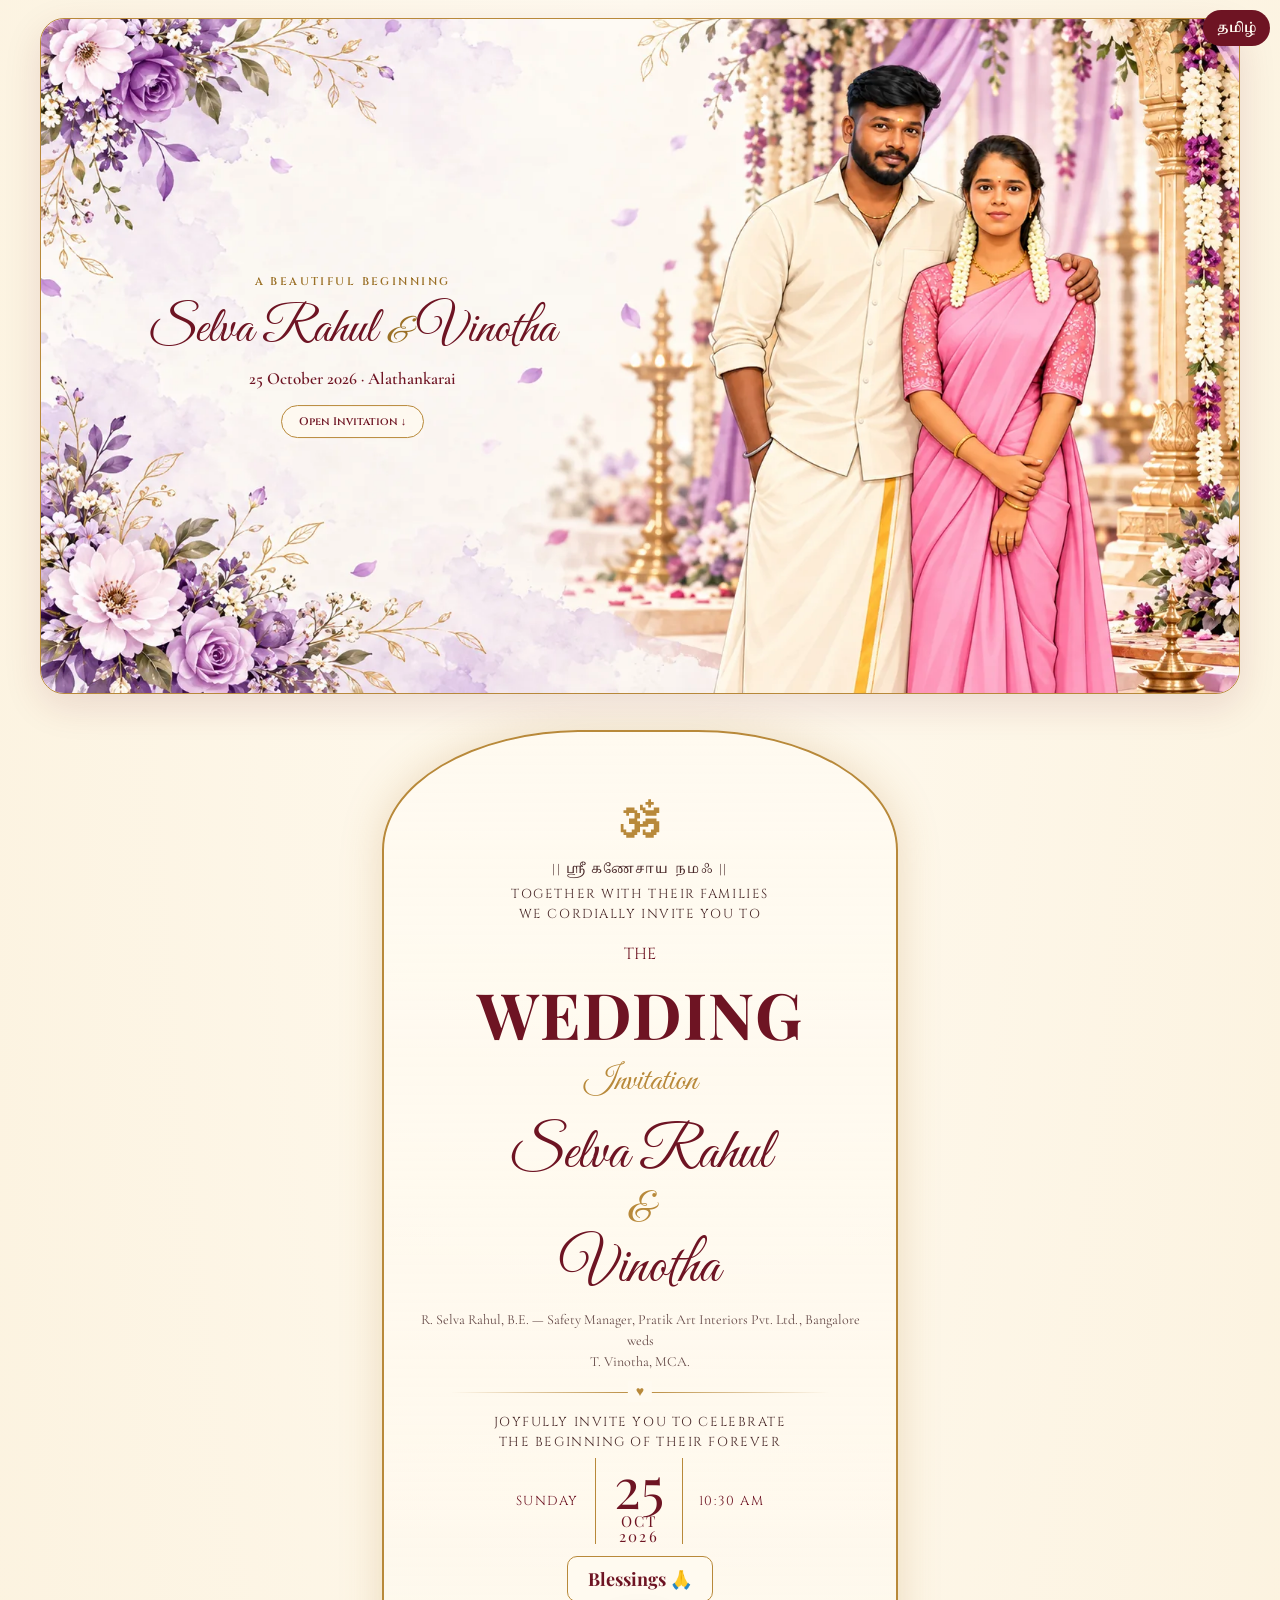
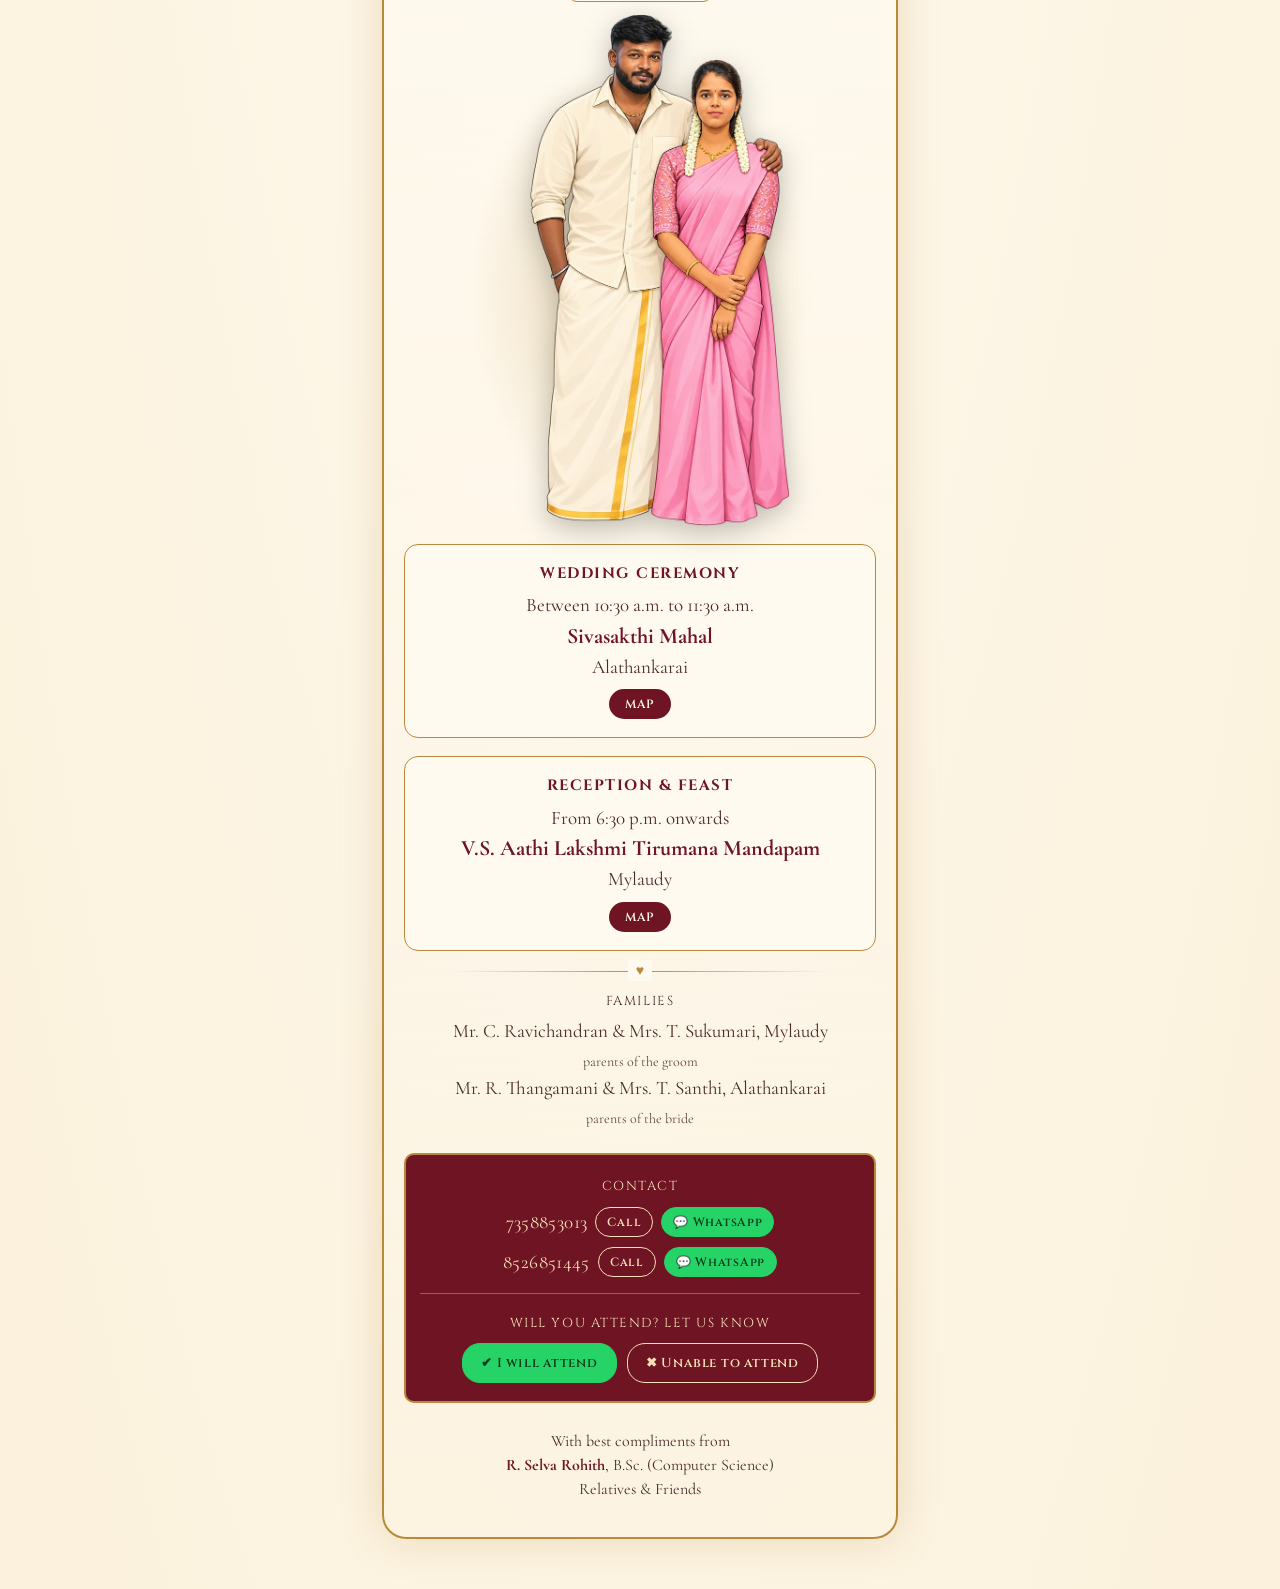
==== commit 59d87782: "update" ====
--- a/index.html
+++ b/index.html
@@ -4,7 +4,15 @@
 <head>
     <meta charset="utf-8">
     <meta name="viewport" content="width=device-width, initial-scale=1, viewport-fit=cover">
-    <title>Selva Rahul & Vinotha – Wedding Invitation</title>
+    <title>Selva Rahul &amp; Vinotha – Wedding Invitation</title>
+    <meta name="description" content="You are cordially invited to the wedding of Selva Rahul and Vinotha on Sunday, 25 October 2026.">
+    <meta name="theme-color" content="#fbf1dc">
+    <meta property="og:title" content="Selva Rahul &amp; Vinotha – Wedding Invitation">
+    <meta property="og:description" content="Sunday, 25 October 2026 · Alathankarai / Mylaudy">
+    <meta property="og:image" content="images/hero.webp">
+    <link rel="icon" href="data:image/svg+xml,%3Csvg xmlns='http://www.w3.org/2000/svg' viewBox='0 0 100 100'%3E%3Ctext y='.9em' font-size='90'%3E💍%3C/text%3E%3C/svg%3E">
+    <link rel="preconnect" href="https://fonts.googleapis.com">
+    <link rel="preconnect" href="https://fonts.gstatic.com" crossorigin>
     <link
         href="https://fonts.googleapis.com/css2?family=Cinzel:wght@400;600&family=Cormorant+Garamond:wght@500;600&family=Great+Vibes&family=Playfair+Display:wght@500;700&family=Noto+Serif+Tamil:wght@400;700&display=swap"
         rel="stylesheet">
@@ -12,12 +20,36 @@
 </head>
 
 <body>
-    <button class="tog" id="tg" aria-label="Language">தமிழ்</button>
-    <div class="petals" id="p"></div>
-    <main class="card">
+    <button class="tog" id="tg" type="button" aria-label="Switch language to Tamil">தமிழ்</button>
+    <div class="petals" id="petals" aria-hidden="true"></div>
+
+    <!-- Hero -->
+    <section class="wedding-hero" aria-label="Selva Rahul and Vinotha wedding">
+        <img src="images/hero.webp" width="1600" height="900" fetchpriority="high"
+            alt="Illustration of Selva Rahul and Vinotha in traditional South Indian wedding attire">
+        <div class="hero-caption">
+            <span class="hero-kicker en-only">A BEAUTIFUL BEGINNING</span>
+            <span class="hero-kicker ta-only" lang="ta">இனிய தொடக்கம்</span>
+            <p class="hero-names">
+                <span class="en-only">Selva Rahul <i>&amp;</i> Vinotha</span>
+                <span class="ta-only" lang="ta">செல்வராகுல் <i>&amp;</i> வினோதா</span>
+            </p>
+            <p class="hero-date">
+                <span class="en-only">25 October 2026 · Alathankarai</span>
+                <span class="ta-only" lang="ta">25 அக்டோபர் 2026 · அளத்தங்கரை</span>
+            </p>
+            <a href="#invitation" class="hero-link">
+                <span class="en-only">Open Invitation ↓</span>
+                <span class="ta-only" lang="ta">அழைப்பிதழை காண ↓</span>
+            </a>
+        </div>
+    </section>
+
+    <!-- Invitation card -->
+    <main class="card" id="invitation">
         <div class="arch">
-            <div class="om">🕉</div>
-            <div class="sm">|| ஸ்ரீ கணேசாய நமः ||</div>
+            <div class="om" aria-hidden="true">🕉</div>
+            <div class="sm" lang="ta">|| ஸ்ரீ கணேசாய நமஃ ||</div>
 
             <div class="en-only">
                 <div class="sm">Together with their families<br>we cordially invite you to</div>
@@ -25,51 +57,58 @@
                 <h1>WEDDING</h1>
                 <div class="script">Invitation</div>
             </div>
-            <div class="ta-only">
+            <div class="ta-only" lang="ta">
                 <div class="sm">அய்யா துணை</div>
                 <h1>திருமண அழைப்பிதழ்</h1>
                 <div class="sm">அன்புடையீர்…!</div>
             </div>
 
-            <div class="names"><span class="en-only">Selva Rahul</span><span class="ta-only">செல்வராகுல்</span><span
-                    class="amp">&amp;</span><span class="en-only">Vinotha</span><span class="ta-only">வினோதா</span>
+            <div class="names">
+                <span class="en-only">Selva Rahul</span><span class="ta-only" lang="ta">செல்வராகுல்</span>
+                <span class="amp">&amp;</span>
+                <span class="en-only">Vinotha</span><span class="ta-only" lang="ta">வினோதா</span>
             </div>
             <div class="sub en-only">R. Selva Rahul, B.E. — Safety Manager, Pratik Art Interiors Pvt. Ltd.,
                 Bangalore<br>weds<br>T. Vinotha, MCA.</div>
-            <div class="sub ta-only">செல்வராகுல் B.E., – வினோதா MCA.</div>
+            <div class="sub ta-only" lang="ta">செல்வராகுல் B.E., – வினோதா MCA.</div>
 
             <div class="div"></div>
             <div class="sm en-only">Joyfully invite you to celebrate<br>the beginning of their forever</div>
+
             <div class="date">
-                <div class="sm" style="margin:0"><span class="en-only">Sunday</span><span class="ta-only">ஞாயிறு</span>
+                <div class="sm"><span class="en-only">Sunday</span><span class="ta-only" lang="ta">ஞாயிறு</span></div>
+                <div class="big">
+                    25
+                    <small class="en-only">OCT</small>
+                    <small class="ta-only" lang="ta">ஐப்பசி 8</small>
+                    <small>2026</small>
                 </div>
-                <div class="big">25<small class="en-only">OCT</small><small class="ta-only">ஐப்பசி
-                        8</small><small>2026</small></div>
-                <div class="sm" style="margin:0"><span class="en-only">10:30 AM</span><span class="ta-only">காலை
-                        10.30</span></div>
+                <div class="sm"><span class="en-only">10:30 AM</span><span class="ta-only" lang="ta">காலை 10.30</span></div>
             </div>
 
-            <div id="cd"></div>
-            <div class="couple"><img alt="Selva Rahul and Vinotha"
-                    src="[data-uri]">
+            <div id="cd" role="timer" aria-label="Countdown to the wedding"></div>
+
+            <div class="couple">
+                <img src="images/couple.webp" width="640" height="1091" loading="lazy"
+                    alt="Selva Rahul and Vinotha">
             </div>
 
             <div class="ev">
-                <h3><span class="en-only">WEDDING CEREMONY</span><span class="ta-only">திருமணம்</span></h3>
+                <h3><span class="en-only">WEDDING CEREMONY</span><span class="ta-only" lang="ta">திருமணம்</span></h3>
                 <div class="en-only">Between 10:30 a.m. to 11:30 a.m.<br><b>Sivasakthi Mahal</b><br>Alathankarai</div>
-                <div class="ta-only">காலை 10.30 – 11.30 மணிக்குள்<br><b>சிவசக்தி மஹால்</b><br>அளத்தங்கரை</div>
+                <div class="ta-only" lang="ta">காலை 10.30 – 11.30 மணிக்குள்<br><b>சிவசக்தி மஹால்</b><br>அளத்தங்கரை</div>
                 <a class="btn" target="_blank" rel="noopener"
-                    href="https://www.google.com/maps/search/?api=1&query=Sivasakthi+Mahal+Alathankarai">MAP</a>
+                    href="https://www.google.com/maps/search/?api=1&amp;query=Sivasakthi+Mahal+Alathankarai">
+                    <span class="en-only">MAP</span><span class="ta-only" lang="ta">வரைபடம்</span></a>
             </div>
 
             <div class="ev">
-                <h3><span class="en-only">RECEPTION &amp; FEAST</span><span class="ta-only">விருந்து உபசரணை</span></h3>
-                <div class="en-only">From 6:30 p.m. onwards<br><b>V.S. Aathi Lakshmi Tirumana Mandapam</b><br>Mylaudy
-                </div>
-                <div class="ta-only">அன்று மாலை 6.30 மணி முதல்<br><b>V.S. ஆதிலெட்சுமி திருமண மண்டபம்</b><br>மயிலாடி
-                </div>
+                <h3><span class="en-only">RECEPTION &amp; FEAST</span><span class="ta-only" lang="ta">விருந்து உபசரணை</span></h3>
+                <div class="en-only">From 6:30 p.m. onwards<br><b>V.S. Aathi Lakshmi Tirumana Mandapam</b><br>Mylaudy</div>
+                <div class="ta-only" lang="ta">அன்று மாலை 6.30 மணி முதல்<br><b>V.S. ஆதிலெட்சுமி திருமண மண்டபம்</b><br>மயிலாடி</div>
                 <a class="btn" target="_blank" rel="noopener"
-                    href="https://www.google.com/maps/search/?api=1&query=V.S.+Aathi+Lakshmi+Tirumana+Mandapam+Mylaudy">MAP</a>
+                    href="https://www.google.com/maps/search/?api=1&amp;query=V.S.+Aathi+Lakshmi+Tirumana+Mandapam+Mylaudy">
+                    <span class="en-only">MAP</span><span class="ta-only" lang="ta">வரைபடம்</span></a>
             </div>
 
             <div class="div"></div>
@@ -78,38 +117,42 @@
                 Mr. C. Ravichandran &amp; Mrs. T. Sukumari, Mylaudy<br><span class="sub">parents of the groom</span><br>
                 Mr. R. Thangamani &amp; Mrs. T. Santhi, Alathankarai<br><span class="sub">parents of the bride</span>
             </div>
-            <div class="ta-only">மணமகன்: திரு. சி. இரவிச்சந்திரன் – திருமதி. டி. சுகுமாரி, மயிலாடி<br>மணமகள்: திரு. ஆர்.
-                தங்கமணி – திருமதி. டி. சாந்தி, அளத்தங்கரை<br><span class="sub">அவர்களின் புதல்வன் / புதல்வி</span></div>
-
-            <div class="rsvp">
-                <div class="en-only">
-                    <div class="sm">Will you be joining us?</div>
-                    <div class="sub">Let us know on WhatsApp</div>
-                </div>
-                <div class="ta-only">
-                    <div class="sm">வருகையை உறுதி செய்யுங்கள்</div>
-                    <div class="sub">WhatsApp மூலம் தெரிவிக்கவும்</div>
-                </div>
-                <input id="gn" type="text" maxlength="60" autocomplete="name" aria-label="Your name"
-                    placeholder="Your name">
-                <div class="rsvp-btns">
-                    <a class="btn wa yes" id="wa-yes" href="#"><span class="en-only">✔ Yes, I will come</span><span
-                            class="ta-only">✔ வருவேன்</span></a>
-                    <a class="btn wa no" id="wa-no" href="#"><span class="en-only">✖ Sorry, can't make it</span><span
-                            class="ta-only">✖ வர இயலாது</span></a>
-                </div>
+            <div class="ta-only" lang="ta">
+                மணமகன்: திரு. சி. இரவிச்சந்திரன் – திருமதி. டி. சுகுமாரி, மயிலாடி<br>
+                மணமகள்: திரு. ஆர். தங்கமணி – திருமதி. டி. சாந்தி, அளத்தங்கரை<br>
+                <span class="sub">அவர்களின் புதல்வன் / புதல்வி</span>
             </div>
 
+            <!-- Contact + WhatsApp RSVP -->
             <div class="venue">
-                <div class="sm" style="color: #6e1423">Contact</div>
-                <a href="tel:7358853013" style="color:inherit">7358853013</a> · <a href="tel:8526851445"
-                    style="color:inherit">8526851445</a>
+                <div class="sm"><span class="en-only">Contact</span><span class="ta-only" lang="ta">தொடர்புக்கு</span></div>
+
+                <div class="contact-row">
+                    <span class="num">7358853013</span>
+                    <a class="chip" href="tel:+917358853013"><span class="en-only">Call</span><span class="ta-only" lang="ta">அழைக்க</span></a>
+                    <a class="chip wa" data-wa="917358853013" data-msg="hello" target="_blank" rel="noopener">WhatsApp</a>
+                </div>
+                <div class="contact-row">
+                    <span class="num">8526851445</span>
+                    <a class="chip" href="tel:+918526851445"><span class="en-only">Call</span><span class="ta-only" lang="ta">அழைக்க</span></a>
+                    <a class="chip wa" data-wa="918526851445" data-msg="hello" target="_blank" rel="noopener">WhatsApp</a>
+                </div>
+
+                <div class="rsvp">
+                    <div class="sm"><span class="en-only">Will you attend? Let us know</span><span class="ta-only" lang="ta">தங்கள் வருகையை தெரிவிக்கவும்</span></div>
+                    <div class="rsvp-btns">
+                        <a class="chip wa big" data-wa="917358853013" data-msg="yes" target="_blank" rel="noopener">
+                            <span class="en-only">✔ I will attend</span><span class="ta-only" lang="ta">✔ வருகிறேன்</span></a>
+                        <a class="chip wa big no" data-wa="917358853013" data-msg="no" target="_blank" rel="noopener">
+                            <span class="en-only">✖ Unable to attend</span><span class="ta-only" lang="ta">✖ வர இயலாது</span></a>
+                    </div>
+                </div>
             </div>
 
             <div class="foot">
                 <div class="en-only">With best compliments from<br><b>R. Selva Rohith</b>, B.Sc. (Computer
                     Science)<br>Relatives &amp; Friends</div>
-                <div class="ta-only">தங்கள் அன்புள்ள<br><b>ஆர். செல்வ ரோஹித்</b>, B.Sc. (Com. Sci.)<br>தங்கள் நல்வரவை
+                <div class="ta-only" lang="ta">தங்கள் அன்புள்ள<br><b>ஆர். செல்வ ரோஹித்</b>, B.Sc. (Com. Sci.)<br>தங்கள் நல்வரவை
                     விரும்பும் சுற்றமும் நட்பும்</div>
             </div>
         </div>
@@ -117,4 +160,4 @@
     <script src="script.js"></script>
 </body>
 
-</html>+</html>
--- a/style.css
+++ b/style.css
@@ -1,21 +1,32 @@
+/* ---------- Theme tokens ---------- */
 :root {
     --bg: #fbf1dc;
     --bg2: #fffaf0;
     --maroon: #6e1423;
     --gold: #b8893a;
     --ink: #4a2a2a;
+    --panel: #6e1423;
+    /* contact box background */
+    --panel-ink: #f6e2b8;
+    /* contact box text */
+    --btn-bg: #6e1423;
+    --btn-ink: #fffaf0;
     box-sizing: border-box;
     padding-top: env(safe-area-inset-top, 0px);
-    padding-bottom: env(safe-area-inset-bottom, 0px)
-}
-
-@media (prefers-color-scheme:dark) {
+    padding-bottom: env(safe-area-inset-bottom, 0px);
+}
+
+@media (prefers-color-scheme: dark) {
     :root:not([data-theme="light"]) {
         --bg: #2a0d14;
         --bg2: #3a1119;
         --maroon: #f0c987;
         --gold: #d9a95a;
-        --ink: #f3e3cf
+        --ink: #f3e3cf;
+        --panel: #4d1220;
+        --panel-ink: #f6e2b8;
+        --btn-bg: #d9a95a;
+        --btn-ink: #2a0d14;
     }
 }
 
@@ -24,38 +35,49 @@
     --bg2: #3a1119;
     --maroon: #f0c987;
     --gold: #d9a95a;
-    --ink: #f3e3cf
+    --ink: #f3e3cf;
+    --panel: #4d1220;
+    --panel-ink: #f6e2b8;
+    --btn-bg: #d9a95a;
+    --btn-ink: #2a0d14;
 }
 
 * {
-    box-sizing: border-box
+    box-sizing: border-box;
+}
+
+html {
+    scroll-behavior: smooth;
+    scroll-padding-top: env(safe-area-inset-top, 0px);
 }
 
 body {
     margin: 0;
     background: radial-gradient(ellipse at top, var(--bg2), var(--bg));
+    background-color: var(--bg);
     color: var(--ink);
     font-family: 'Cormorant Garamond', Georgia, serif;
     font-size: 19px;
     text-align: center;
-    line-height: 1.5
+    line-height: 1.5;
 }
 
 body.ta {
     font-family: 'Noto Serif Tamil', 'Cormorant Garamond', serif;
-    font-size: 16px
-}
-
-.ta-only {
-    display: none
-}
-
-.ta .ta-only {
-    display: block
-}
-
-.ta .en-only {
-    display: none
+    font-size: 16px;
+}
+
+/* ---------- Language switching ----------
+   FIX: the old rules used low-specificity `.ta-only{display:none}` which was
+   overridden by `.date small{display:block}`, so the Tamil month showed in
+   English mode. These rules win on specificity and hide cleanly. */
+body:not(.ta) .ta-only,
+body.ta .en-only {
+    display: none !important;
+}
+
+body.ta div.ta-only {
+    display: block;
 }
 
 .tog {
@@ -63,54 +85,62 @@
     top: calc(env(safe-area-inset-top, 0px) + 10px);
     right: 10px;
     z-index: 9;
-    background: var(--maroon);
-    color: var(--bg2);
+    background: var(--btn-bg);
+    color: var(--btn-ink);
     border: 0;
     border-radius: 20px;
     padding: 8px 14px;
-    font: 600 13px Cinzel, serif;
-    cursor: pointer
-}
-
+    font: 600 13px Cinzel, 'Noto Serif Tamil', serif;
+    cursor: pointer;
+}
+
+.tog:focus-visible,
+a:focus-visible {
+    outline: 2px solid var(--gold);
+    outline-offset: 2px;
+}
+
+/* ---------- Card ---------- */
 .card {
     max-width: 560px;
     margin: 0 auto;
     padding: 36px 22px 50px;
-    position: relative
+    position: relative;
+    z-index: 1;
 }
 
 .arch {
     border: 2px solid var(--gold);
-    border-radius: 200px 200px 24px 24px/120px 120px 24px 24px;
+    border-radius: 200px 200px 24px 24px / 120px 120px 24px 24px;
     padding: 56px 20px 36px;
     background: linear-gradient(var(--bg2), transparent);
-    box-shadow: 0 0 40px rgba(184, 137, 58, .25)
+    box-shadow: 0 0 40px rgba(184, 137, 58, .25);
 }
 
 .om {
     font-size: 44px;
-    color: var(--gold)
+    color: var(--gold);
 }
 
 .sm {
-    font-family: Cinzel, serif;
+    font-family: Cinzel, 'Noto Serif Tamil', serif;
     letter-spacing: .12em;
     font-size: 13px;
     text-transform: uppercase;
-    margin: 6px 0
-}
-
-.ta .sm {
+    margin: 6px 0;
+}
+
+body.ta .sm {
     text-transform: none;
     letter-spacing: 0;
-    font-size: 15px
+    font-size: 15px;
 }
 
 .the {
     font-family: Cinzel, serif;
     color: var(--maroon);
     font-size: 16px;
-    margin-top: 18px
+    margin-top: 18px;
 }
 
 h1 {
@@ -119,18 +149,19 @@
     color: var(--maroon);
     font-size: clamp(40px, 12vw, 64px);
     margin: 0;
-    letter-spacing: .02em
-}
-
-.ta h1 {
-    font-size: clamp(34px, 9vw, 48px)
+    letter-spacing: .02em;
+}
+
+body.ta h1 {
+    font-family: 'Noto Serif Tamil', serif;
+    font-size: clamp(34px, 9vw, 48px);
 }
 
 .script {
     font-family: 'Great Vibes', cursive;
     color: var(--gold);
     font-size: 34px;
-    margin: -6px 0 14px
+    margin: -6px 0 14px;
 }
 
 .names {
@@ -138,24 +169,24 @@
     color: var(--maroon);
     font-size: clamp(40px, 11vw, 58px);
     line-height: 1.15;
-    margin: 8px 0
-}
-
-.ta .names {
+    margin: 8px 0;
+}
+
+body.ta .names {
     font-family: 'Noto Serif Tamil', serif;
     font-weight: 700;
-    font-size: clamp(28px, 8vw, 40px)
+    font-size: clamp(28px, 8vw, 40px);
 }
 
 .amp {
     color: var(--gold);
     font-size: .7em;
-    display: block
+    display: block;
 }
 
 .sub {
     font-size: 14px;
-    opacity: .85
+    opacity: .85;
 }
 
 .div {
@@ -163,10 +194,10 @@
     background: linear-gradient(90deg, transparent, var(--gold), transparent);
     margin: 20px auto;
     width: 80%;
-    position: relative
-}
-
-.div:after {
+    position: relative;
+}
+
+.div::after {
     content: "♥";
     position: absolute;
     left: 50%;
@@ -175,16 +206,21 @@
     color: var(--gold);
     background: var(--bg2);
     padding: 0 8px;
-    font-size: 14px
-}
-
+    font-size: 14px;
+}
+
+/* ---------- Date block ---------- */
 .date {
     display: flex;
     align-items: center;
     justify-content: center;
     gap: 16px;
     font-family: Cinzel, serif;
-    color: var(--maroon)
+    color: var(--maroon);
+}
+
+.date .sm {
+    margin: 0;
 }
 
 .date .big {
@@ -193,91 +229,217 @@
     line-height: 1;
     border-left: 1px solid var(--gold);
     border-right: 1px solid var(--gold);
-    padding: 0 18px
+    padding: 0 18px;
 }
 
 .date small {
     display: block;
     font-size: 15px;
-    letter-spacing: .15em
-}
-
+    letter-spacing: .15em;
+}
+
+body.ta .date small {
+    letter-spacing: 0;
+    font-family: 'Noto Serif Tamil', serif;
+}
+
+/* ---------- Countdown ---------- */
+#cd {
+    display: flex;
+    justify-content: center;
+    gap: 12px;
+    margin: 12px 0;
+}
+
+#cd div {
+    min-width: 64px;
+    border: 1px solid var(--gold);
+    border-radius: 10px;
+    padding: 8px 4px;
+    color: var(--maroon);
+    font: 700 24px 'Playfair Display', serif;
+    background: var(--bg2);
+}
+
+#cd span {
+    display: block;
+    font: 400 10px Cinzel, serif;
+    letter-spacing: .1em;
+}
+
+/* ---------- Couple ---------- */
+.couple {
+    margin: 6px auto 0;
+    max-width: 300px;
+    position: relative;
+    isolation: isolate;
+}
+
+.couple::before {
+    content: "";
+    position: absolute;
+    inset: 8% -8% 0;
+    background: radial-gradient(ellipse at center, rgba(184, 137, 58, .35), transparent 70%);
+    z-index: -1;
+}
+
+.couple img {
+    width: 100%;
+    height: auto;
+    display: block;
+    filter: drop-shadow(0 8px 14px rgba(0, 0, 0, .25));
+}
+
+/* ---------- Events ---------- */
 .ev {
     border: 1px solid var(--gold);
     border-radius: 14px;
     padding: 18px 14px;
     margin: 18px 0;
-    background: var(--bg2)
+    background: var(--bg2);
 }
 
 .ev h3 {
-    font-family: Cinzel, serif;
+    font-family: Cinzel, 'Noto Serif Tamil', serif;
     color: var(--maroon);
     margin: 0 0 6px;
     font-size: 15px;
-    letter-spacing: .1em
-}
-
-.ta .ev h3 {
+    letter-spacing: .1em;
+}
+
+body.ta .ev h3 {
     letter-spacing: 0;
-    font-size: 17px
+    font-size: 17px;
 }
 
 .ev b {
     font-size: 22px;
-    color: var(--maroon)
+    color: var(--maroon);
 }
 
 a.btn {
     display: inline-block;
     margin-top: 8px;
-    color: var(--bg2);
-    background: var(--maroon);
+    color: var(--btn-ink);
+    background: var(--btn-bg);
     padding: 7px 16px;
     border-radius: 20px;
     text-decoration: none;
-    font: 600 12px Cinzel, serif;
-    letter-spacing: .08em
-}
-
+    font: 600 12px Cinzel, 'Noto Serif Tamil', serif;
+    letter-spacing: .08em;
+}
+
+/* ---------- Contact + RSVP ---------- */
 .venue {
-    background: var(--maroon);
-    color:  #6e1423;
+    background: var(--panel);
+    color: var(--panel-ink);
     border: 2px solid var(--gold);
-    border-radius: 6px;
-    padding: 14px;
-    margin-top: 22px
-}
-
-#cd {
+    border-radius: 10px;
+    padding: 16px 14px 18px;
+    margin-top: 22px;
+}
+
+.venue .sm {
+    color: var(--panel-ink);
+}
+
+.contact-row {
     display: flex;
+    align-items: center;
     justify-content: center;
-    gap: 12px;
-    margin: 12px 0
-}
-
-#cd div {
-    min-width: 64px;
-    border: 1px solid var(--gold);
-    border-radius: 10px;
-    padding: 8px 4px;
-    color: var(--maroon);
-    font: 700 24px 'Playfair Display', serif;
-    background: var(--bg2)
-}
-
-#cd span {
-    display: block;
-    font: 400 10px Cinzel, serif;
-    letter-spacing: .1em
-}
-
+    flex-wrap: wrap;
+    gap: 6px 8px;
+    margin: 10px 0;
+}
+
+.num {
+    font-size: 19px;
+    letter-spacing: .02em;
+}
+
+.chip {
+    display: inline-block;
+    padding: 6px 11px;
+    border-radius: 18px;
+    border: 1px solid var(--panel-ink);
+    color: var(--panel-ink);
+    text-decoration: none;
+    font: 600 12px Cinzel, 'Noto Serif Tamil', serif;
+    letter-spacing: .06em;
+    cursor: pointer;
+}
+
+.chip:hover {
+    background: rgba(246, 226, 184, .15);
+}
+
+.chip.wa {
+    background: #25d366;
+    border-color: #25d366;
+    color: #0b3d1e;
+}
+
+.chip.wa:hover {
+    background: #1fbd5a;
+}
+
+.chip.wa::before {
+    content: "💬 ";
+}
+
+.chip.wa.big::before {
+    content: "";
+}
+
+.rsvp {
+    margin-top: 16px;
+    padding-top: 14px;
+    border-top: 1px solid rgba(246, 226, 184, .35);
+}
+
+.rsvp-btns {
+    display: flex;
+    flex-wrap: wrap;
+    justify-content: center;
+    gap: 10px;
+    margin-top: 10px;
+}
+
+.chip.big {
+    padding: 10px 18px;
+    font-size: 13px;
+}
+
+.chip.wa.no {
+    background: transparent;
+    border-color: var(--panel-ink);
+    color: var(--panel-ink);
+}
+
+.chip.wa.no::before {
+    content: "";
+}
+
+.chip.wa.no:hover {
+    background: rgba(246, 226, 184, .15);
+}
+
+.foot {
+    font-size: 16px;
+    margin-top: 26px;
+}
+
+.foot b {
+    color: var(--maroon);
+}
+
+/* ---------- Petals ---------- */
 .petals {
     position: fixed;
     inset: 0;
     pointer-events: none;
     overflow: hidden;
-    z-index: 0
+    z-index: 0;
 }
 
 .petals i {
@@ -288,99 +450,153 @@
     background: #b3243b;
     border-radius: 70% 0 70% 0;
     opacity: .6;
-    animation: f linear infinite
-}
-
-@keyframes f {
+    animation: fall linear infinite;
+}
+
+@keyframes fall {
     to {
-        transform: translateY(110vh) rotate(540deg)
-    }
-}
-
-@media (prefers-reduced-motion:reduce) {
+        transform: translateY(110vh) rotate(540deg);
+    }
+}
+
+@media (prefers-reduced-motion: reduce) {
     .petals {
-        display: none
-    }
-}
-
-.card {
-    z-index: 1
-}
-
-.foot {
-    font-size: 16px;
-    margin-top: 26px
-}
-
-.foot b {
-    color: var(--maroon)
-}
-
-.couple {
-    margin: 6px auto 0;
-    max-width: 300px;
-    position: relative
-}
-
-.couple:before {
-    content: "";
-    position: absolute;
-    inset: 8% -8% 0;
-    background: radial-gradient(ellipse at center, rgba(184, 137, 58, .35), transparent 70%);
-    z-index: -1
-}
-
-.couple img {
+        display: none;
+    }
+
+    html {
+        scroll-behavior: auto;
+    }
+}
+
+/* ---------- Hero ----------
+   FIX: the hero artwork is always light, so its caption uses fixed colours
+   instead of theme tokens (in dark mode the gold-on-white text was unreadable). */
+.wedding-hero {
+    position: relative;
+    width: min(1200px, calc(100% - 28px));
+    margin: 18px auto 0;
+    overflow: hidden;
+    border: 1px solid #b8893a;
+    border-radius: 24px;
+    background: #fffaf0;
+    box-shadow: 0 12px 38px rgba(110, 20, 35, .12);
+    isolation: isolate;
+}
+
+.wedding-hero>img {
+    display: block;
     width: 100%;
     height: auto;
+    min-height: 260px;
+    object-fit: cover;
+}
+
+.hero-caption {
+    position: absolute;
+    left: 5%;
+    top: 50%;
+    transform: translateY(-50%);
+    width: 42%;
+    text-align: center;
+    color: #6e1423;
+    padding: 12px;
+}
+
+.hero-kicker {
     display: block;
-    filter: drop-shadow(0 8px 14px rgba(0, 0, 0, .25))
-}
-
-.rsvp {
-    border: 1px solid var(--gold);
-    border-radius: 14px;
-    padding: 18px 14px;
-    margin: 22px 0 0;
-    background: var(--bg2)
-}
-
-.rsvp input {
-    width: 100%;
-    max-width: 280px;
-    margin: 12px auto 4px;
-    display: block;
-    padding: 10px 14px;
-    border: 1px solid var(--gold);
-    border-radius: 20px;
-    background: transparent;
-    color: var(--ink);
-    font: inherit;
-    font-size: 16px;
-    text-align: center
-}
-
-.rsvp-btns {
-    display: flex;
-    flex-wrap: wrap;
-    gap: 10px;
-    justify-content: center;
-    margin-top: 8px
-}
-
-a.btn.wa {
-    margin-top: 6px;
-    padding: 10px 18px;
-    font-size: 13px
-}
-
-a.btn.wa.yes {
-    background: #1f9d55;
-    color: #fff
-}
-
-a.btn.wa.no {
-    background: transparent;
-    color: var(--maroon);
-    border: 1px solid var(--maroon)
+    font: 600 11px Cinzel, 'Noto Serif Tamil', serif;
+    letter-spacing: .22em;
+    color: #9a6f25;
+}
+
+body.ta .hero-kicker {
+    letter-spacing: .05em;
+}
+
+.hero-names {
+    font: 500 clamp(25px, 4vw, 54px) 'Great Vibes', 'Noto Serif Tamil', cursive;
+    line-height: 1.15;
+    margin: 12px 0 4px;
+    color: #6e1423;
+}
+
+body.ta .hero-names {
+    font-family: 'Noto Serif Tamil', serif;
+    font-weight: 700;
+    font-size: clamp(20px, 3vw, 38px);
+}
+
+.hero-names i {
+    font-size: .7em;
+    color: #9a6f25;
+}
+
+.hero-date {
+    font: 600 clamp(12px, 1.5vw, 17px) 'Cormorant Garamond', 'Noto Serif Tamil', serif;
+    margin: 8px 0 16px;
+}
+
+.hero-link {
+    display: inline-block;
+    text-decoration: none;
+    border: 1px solid #b8893a;
+    border-radius: 24px;
+    padding: 8px 17px;
+    color: #6e1423;
+    font: 600 11px Cinzel, 'Noto Serif Tamil', serif;
+    background: rgba(255, 250, 240, .85);
+}
+
+.hero-link:hover {
+    background: #6e1423;
+    color: #fffaf0;
+}
+
+@media (max-width: 600px) {
+    .wedding-hero {
+        width: calc(100% - 16px);
+        margin-top: 8px;
+        border-radius: 16px;
+    }
+
+    .wedding-hero>img {
+        min-height: 240px;
+        object-fit: cover;
+        object-position: 58% center;
+    }
+
+    .hero-caption {
+        left: 2%;
+        width: 48%;
+        padding: 5px;
+    }
+
+    .hero-kicker {
+        font-size: 8px;
+        letter-spacing: .1em;
+    }
+
+    .hero-names {
+        font-size: clamp(23px, 7vw, 34px);
+        margin: 7px 0;
+    }
+
+    body.ta .hero-names {
+        font-size: clamp(17px, 5vw, 24px);
+    }
+
+    .hero-date {
+        font-size: 12px;
+        margin: 5px 0 10px;
+    }
+
+    .hero-link {
+        font-size: 9px;
+        padding: 7px 10px;
+    }
+
+    .tog {
+        top: calc(env(safe-area-inset-top, 0px) + 12px);
+    }
 }
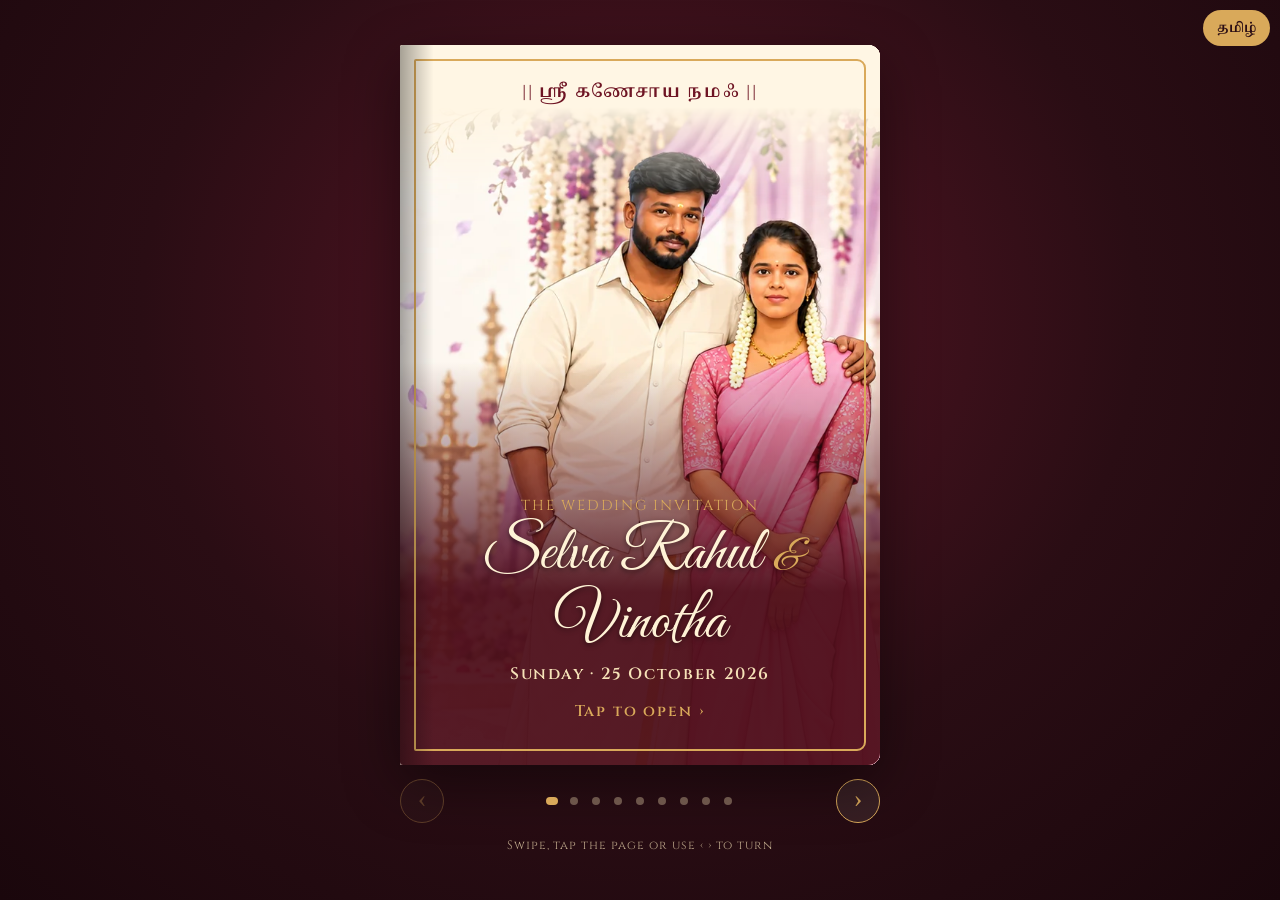
==== commit 136007c1: "Refactor CSS for wedding invitation book edition: streamline styles, enhance responsiveness, and imp" ====
--- a/index.html
+++ b/index.html
@@ -6,11 +6,11 @@
     <meta name="viewport" content="width=device-width, initial-scale=1, viewport-fit=cover">
     <title>Selva Rahul &amp; Vinotha – Wedding Invitation</title>
     <meta name="description" content="You are cordially invited to the wedding of Selva Rahul and Vinotha on Sunday, 25 October 2026.">
-    <meta name="theme-color" content="#fbf1dc">
+    <meta name="theme-color" content="#2a0d14">
     <meta property="og:title" content="Selva Rahul &amp; Vinotha – Wedding Invitation">
     <meta property="og:description" content="Sunday, 25 October 2026 · Alathankarai / Mylaudy">
     <meta property="og:image" content="images/hero.webp">
-    <link rel="icon" href="data:image/svg+xml,%3Csvg xmlns='http://www.w3.org/2000/svg' viewBox='0 0 100 100'%3E%3Ctext y='.9em' font-size='90'%3E💍%3C/text%3E%3C/svg%3E">
+    <link rel="icon" href="data:image/svg+xml,%3Csvg xmlns='http://www.w3.org/2000/svg' viewBox='0 0 100 100'%3E%3Ctext y='.9em' font-size='90'%3E📖%3C/text%3E%3C/svg%3E">
     <link rel="preconnect" href="https://fonts.googleapis.com">
     <link rel="preconnect" href="https://fonts.gstatic.com" crossorigin>
     <link
@@ -23,140 +23,235 @@
     <button class="tog" id="tg" type="button" aria-label="Switch language to Tamil">தமிழ்</button>
     <div class="petals" id="petals" aria-hidden="true"></div>
 
-    <!-- Hero -->
-    <section class="wedding-hero" aria-label="Selva Rahul and Vinotha wedding">
-        <img src="images/hero.webp" width="1600" height="900" fetchpriority="high"
-            alt="Illustration of Selva Rahul and Vinotha in traditional South Indian wedding attire">
-        <div class="hero-caption">
-            <span class="hero-kicker en-only">A BEAUTIFUL BEGINNING</span>
-            <span class="hero-kicker ta-only" lang="ta">இனிய தொடக்கம்</span>
-            <p class="hero-names">
-                <span class="en-only">Selva Rahul <i>&amp;</i> Vinotha</span>
-                <span class="ta-only" lang="ta">செல்வராகுல் <i>&amp;</i> வினோதா</span>
-            </p>
-            <p class="hero-date">
-                <span class="en-only">25 October 2026 · Alathankarai</span>
-                <span class="ta-only" lang="ta">25 அக்டோபர் 2026 · அளத்தங்கரை</span>
-            </p>
-            <a href="#invitation" class="hero-link">
-                <span class="en-only">Open Invitation ↓</span>
-                <span class="ta-only" lang="ta">அழைப்பிதழை காண ↓</span>
-            </a>
-        </div>
-    </section>
-
-    <!-- Invitation card -->
-    <main class="card" id="invitation">
-        <div class="arch">
-            <div class="om" aria-hidden="true">🕉</div>
-            <div class="sm" lang="ta">|| ஸ்ரீ கணேசாய நமஃ ||</div>
-
-            <div class="en-only">
-                <div class="sm">Together with their families<br>we cordially invite you to</div>
-                <div class="the">THE</div>
-                <h1>WEDDING</h1>
-                <div class="script">Invitation</div>
-            </div>
-            <div class="ta-only" lang="ta">
-                <div class="sm">அய்யா துணை</div>
-                <h1>திருமண அழைப்பிதழ்</h1>
-                <div class="sm">அன்புடையீர்…!</div>
-            </div>
-
-            <div class="names">
-                <span class="en-only">Selva Rahul</span><span class="ta-only" lang="ta">செல்வராகுல்</span>
-                <span class="amp">&amp;</span>
-                <span class="en-only">Vinotha</span><span class="ta-only" lang="ta">வினோதா</span>
-            </div>
-            <div class="sub en-only">R. Selva Rahul, B.E. — Safety Manager, Pratik Art Interiors Pvt. Ltd.,
-                Bangalore<br>weds<br>T. Vinotha, MCA.</div>
-            <div class="sub ta-only" lang="ta">செல்வராகுல் B.E., – வினோதா MCA.</div>
-
-            <div class="div"></div>
-            <div class="sm en-only">Joyfully invite you to celebrate<br>the beginning of their forever</div>
-
-            <div class="date">
-                <div class="sm"><span class="en-only">Sunday</span><span class="ta-only" lang="ta">ஞாயிறு</span></div>
-                <div class="big">
-                    25
-                    <small class="en-only">OCT</small>
-                    <small class="ta-only" lang="ta">ஐப்பசி 8</small>
-                    <small>2026</small>
-                </div>
-                <div class="sm"><span class="en-only">10:30 AM</span><span class="ta-only" lang="ta">காலை 10.30</span></div>
-            </div>
-
-            <div id="cd" role="timer" aria-label="Countdown to the wedding"></div>
-
-            <div class="couple">
-                <img src="images/couple.webp" width="640" height="1091" loading="lazy"
-                    alt="Selva Rahul and Vinotha">
-            </div>
-
-            <div class="ev">
-                <h3><span class="en-only">WEDDING CEREMONY</span><span class="ta-only" lang="ta">திருமணம்</span></h3>
-                <div class="en-only">Between 10:30 a.m. to 11:30 a.m.<br><b>Sivasakthi Mahal</b><br>Alathankarai</div>
-                <div class="ta-only" lang="ta">காலை 10.30 – 11.30 மணிக்குள்<br><b>சிவசக்தி மஹால்</b><br>அளத்தங்கரை</div>
-                <a class="btn" target="_blank" rel="noopener"
-                    href="https://www.google.com/maps/search/?api=1&amp;query=Sivasakthi+Mahal+Alathankarai">
-                    <span class="en-only">MAP</span><span class="ta-only" lang="ta">வரைபடம்</span></a>
-            </div>
-
-            <div class="ev">
-                <h3><span class="en-only">RECEPTION &amp; FEAST</span><span class="ta-only" lang="ta">விருந்து உபசரணை</span></h3>
-                <div class="en-only">From 6:30 p.m. onwards<br><b>V.S. Aathi Lakshmi Tirumana Mandapam</b><br>Mylaudy</div>
-                <div class="ta-only" lang="ta">அன்று மாலை 6.30 மணி முதல்<br><b>V.S. ஆதிலெட்சுமி திருமண மண்டபம்</b><br>மயிலாடி</div>
-                <a class="btn" target="_blank" rel="noopener"
-                    href="https://www.google.com/maps/search/?api=1&amp;query=V.S.+Aathi+Lakshmi+Tirumana+Mandapam+Mylaudy">
-                    <span class="en-only">MAP</span><span class="ta-only" lang="ta">வரைபடம்</span></a>
-            </div>
-
-            <div class="div"></div>
-            <div class="en-only">
-                <div class="sm">Families</div>
-                Mr. C. Ravichandran &amp; Mrs. T. Sukumari, Mylaudy<br><span class="sub">parents of the groom</span><br>
-                Mr. R. Thangamani &amp; Mrs. T. Santhi, Alathankarai<br><span class="sub">parents of the bride</span>
-            </div>
-            <div class="ta-only" lang="ta">
-                மணமகன்: திரு. சி. இரவிச்சந்திரன் – திருமதி. டி. சுகுமாரி, மயிலாடி<br>
-                மணமகள்: திரு. ஆர். தங்கமணி – திருமதி. டி. சாந்தி, அளத்தங்கரை<br>
-                <span class="sub">அவர்களின் புதல்வன் / புதல்வி</span>
-            </div>
-
-            <!-- Contact + WhatsApp RSVP -->
-            <div class="venue">
-                <div class="sm"><span class="en-only">Contact</span><span class="ta-only" lang="ta">தொடர்புக்கு</span></div>
-
-                <div class="contact-row">
-                    <span class="num">7358853013</span>
-                    <a class="chip" href="tel:+917358853013"><span class="en-only">Call</span><span class="ta-only" lang="ta">அழைக்க</span></a>
-                    <a class="chip wa" data-wa="917358853013" data-msg="hello" target="_blank" rel="noopener">WhatsApp</a>
-                </div>
-                <div class="contact-row">
-                    <span class="num">8526851445</span>
-                    <a class="chip" href="tel:+918526851445"><span class="en-only">Call</span><span class="ta-only" lang="ta">அழைக்க</span></a>
-                    <a class="chip wa" data-wa="918526851445" data-msg="hello" target="_blank" rel="noopener">WhatsApp</a>
-                </div>
-
-                <div class="rsvp">
-                    <div class="sm"><span class="en-only">Will you attend? Let us know</span><span class="ta-only" lang="ta">தங்கள் வருகையை தெரிவிக்கவும்</span></div>
-                    <div class="rsvp-btns">
-                        <a class="chip wa big" data-wa="917358853013" data-msg="yes" target="_blank" rel="noopener">
-                            <span class="en-only">✔ I will attend</span><span class="ta-only" lang="ta">✔ வருகிறேன்</span></a>
-                        <a class="chip wa big no" data-wa="917358853013" data-msg="no" target="_blank" rel="noopener">
-                            <span class="en-only">✖ Unable to attend</span><span class="ta-only" lang="ta">✖ வர இயலாது</span></a>
-                    </div>
-                </div>
-            </div>
-
-            <div class="foot">
-                <div class="en-only">With best compliments from<br><b>R. Selva Rohith</b>, B.Sc. (Computer
-                    Science)<br>Relatives &amp; Friends</div>
-                <div class="ta-only" lang="ta">தங்கள் அன்புள்ள<br><b>ஆர். செல்வ ரோஹித்</b>, B.Sc. (Com. Sci.)<br>தங்கள் நல்வரவை
-                    விரும்பும் சுற்றமும் நட்பும்</div>
+    <div class="stage">
+        <div class="book-wrap" id="bw">
+            <div class="book no-anim" id="book" role="group" aria-roledescription="book" aria-label="Wedding invitation book">
+
+                <!-- 0 · Front cover -->
+                <article class="leaf" data-title="Cover">
+                    <div class="face front cover">
+                        <img class="bg" src="images/hero.webp" alt="" width="1600" height="900" fetchpriority="high">
+                        <div class="gilt"></div>
+                        <div class="cv-top" lang="ta">|| ஸ்ரீ கணேசாய நமஃ ||</div>
+                        <div class="cv-bottom">
+                            <div class="kick en-only">The Wedding Invitation</div>
+                            <div class="kick ta-only" lang="ta">திருமண அழைப்பிதழ்</div>
+                            <div class="cv-names">
+                                <span class="en-only">Selva Rahul <i>&amp;</i> Vinotha</span>
+                                <span class="ta-only" lang="ta">செல்வராகுல் <i>&amp;</i> வினோதா</span>
+                            </div>
+                            <div class="cv-date">
+                                <span class="en-only">Sunday · 25 October 2026</span>
+                                <span class="ta-only" lang="ta">ஞாயிறு · 25 அக்டோபர் 2026</span>
+                            </div>
+                            <div class="cv-open">
+                                <span class="en-only">Tap to open ›</span>
+                                <span class="ta-only" lang="ta">திறக்க தொடவும் ›</span>
+                            </div>
+                        </div>
+                    </div>
+                    <div class="face back endpaper"><div class="seal">S ♥ V</div></div>
+                </article>
+
+                <!-- 1 · Blessing & invitation -->
+                <article class="leaf" data-title="Invitation">
+                    <div class="face front paper">
+                        <div class="inner">
+                            <div class="om" aria-hidden="true">🕉</div>
+                            <div class="kick" lang="ta">|| ஸ்ரீ கணேசாய நமஃ ||</div>
+                            <div class="en-only">
+                                <p class="txt">Together with their families<br>we cordially invite you to</p>
+                                <div class="the">THE</div>
+                                <h1>WEDDING</h1>
+                                <div class="script">Invitation</div>
+                            </div>
+                            <div class="ta-only" lang="ta">
+                                <p class="txt">அய்யா துணை</p>
+                                <h1>திருமண அழைப்பிதழ்</h1>
+                                <p class="txt">அன்புடையீர்…!</p>
+                            </div>
+                            <div class="rule"></div>
+                        </div>
+                    </div>
+                    <div class="face back paper-back"><div class="mono">S ♥ V</div></div>
+                </article>
+
+                <!-- 2 · The couple -->
+                <article class="leaf" data-title="The couple">
+                    <div class="face front paper">
+                        <div class="inner">
+                            <div class="names">
+                                <span class="en-only">Selva Rahul</span><span class="ta-only" lang="ta">செல்வராகுல்</span>
+                                <span class="amp">&amp;</span>
+                                <span class="en-only">Vinotha</span><span class="ta-only" lang="ta">வினோதா</span>
+                            </div>
+                            <figure class="arch-photo">
+                                <img src="images/hero.webp" width="1600" height="900" loading="lazy"
+                                    alt="Selva Rahul and Vinotha in traditional attire">
+                            </figure>
+                            <p class="sub en-only">R. Selva Rahul, B.E. — Safety Manager,<br>Pratik Art Interiors Pvt. Ltd., Bangalore<br>weds<br>T. Vinotha, MCA.</p>
+                            <p class="sub ta-only" lang="ta">செல்வராகுல் B.E., – வினோதா MCA.</p>
+                        </div>
+                    </div>
+                    <div class="face back paper-back"><div class="mono">S ♥ V</div></div>
+                </article>
+
+                <!-- 3 · Date -->
+                <article class="leaf" data-title="The date">
+                    <div class="face front paper">
+                        <div class="inner">
+                            <p class="txt en-only">Joyfully invite you to celebrate<br>the beginning of their forever</p>
+                            <div class="date">
+                                <div class="sm"><span class="en-only">Sunday</span><span class="ta-only" lang="ta">ஞாயிறு</span></div>
+                                <div class="big">
+                                    25
+                                    <small class="en-only">OCT</small>
+                                    <small class="ta-only" lang="ta">ஐப்பசி 8</small>
+                                    <small>2026</small>
+                                </div>
+                                <div class="sm"><span class="en-only">10:30 AM</span><span class="ta-only" lang="ta">காலை 10.30</span></div>
+                            </div>
+                            <div id="cd" role="timer" aria-label="Countdown to the wedding"></div>
+                            <div class="couple"><img src="images/couple.webp" width="640" height="1091" loading="lazy" alt="Selva Rahul and Vinotha"></div>
+                        </div>
+                    </div>
+                    <div class="face back paper-back"><div class="mono">S ♥ V</div></div>
+                </article>
+
+                <!-- 4 · Ceremony -->
+                <article class="leaf" data-title="Ceremony">
+                    <div class="face front paper">
+                        <div class="inner">
+                            <div class="icon" aria-hidden="true">🪔</div>
+                            <h3 class="head"><span class="en-only">WEDDING CEREMONY</span><span class="ta-only" lang="ta">திருமணம்</span></h3>
+                            <div class="en-only">
+                                <p class="txt">Between 10:30 a.m. to 11:30 a.m.</p>
+                                <p class="venue"><b>Sivasakthi Mahal</b><br>Alathankarai</p>
+                            </div>
+                            <div class="ta-only" lang="ta">
+                                <p class="txt">காலை 10.30 – 11.30 மணிக்குள்</p>
+                                <p class="venue"><b>சிவசக்தி மஹால்</b><br>அளத்தங்கரை</p>
+                            </div>
+                            <a class="btn" target="_blank" rel="noopener"
+                                href="https://www.google.com/maps/search/?api=1&amp;query=Sivasakthi+Mahal+Alathankarai">
+                                <span class="en-only">MAP</span><span class="ta-only" lang="ta">வரைபடம்</span></a>
+                        </div>
+                    </div>
+                    <div class="face back paper-back"><div class="mono">S ♥ V</div></div>
+                </article>
+
+                <!-- 5 · Reception -->
+                <article class="leaf" data-title="Reception">
+                    <div class="face front paper">
+                        <div class="inner">
+                            <div class="icon" aria-hidden="true">🍽️</div>
+                            <h3 class="head"><span class="en-only">RECEPTION &amp; FEAST</span><span class="ta-only" lang="ta">விருந்து உபசரணை</span></h3>
+                            <div class="en-only">
+                                <p class="txt">From 6:30 p.m. onwards</p>
+                                <p class="venue"><b>V.S. Aathi Lakshmi<br>Tirumana Mandapam</b><br>Mylaudy</p>
+                            </div>
+                            <div class="ta-only" lang="ta">
+                                <p class="txt">அன்று மாலை 6.30 மணி முதல்</p>
+                                <p class="venue"><b>V.S. ஆதிலெட்சுமி<br>திருமண மண்டபம்</b><br>மயிலாடி</p>
+                            </div>
+                            <a class="btn" target="_blank" rel="noopener"
+                                href="https://www.google.com/maps/search/?api=1&amp;query=V.S.+Aathi+Lakshmi+Tirumana+Mandapam+Mylaudy">
+                                <span class="en-only">MAP</span><span class="ta-only" lang="ta">வரைபடம்</span></a>
+                        </div>
+                    </div>
+                    <div class="face back paper-back"><div class="mono">S ♥ V</div></div>
+                </article>
+
+                <!-- 6 · Families -->
+                <article class="leaf" data-title="Families">
+                    <div class="face front paper">
+                        <div class="inner">
+                            <div class="icon" aria-hidden="true">💐</div>
+                            <div class="en-only">
+                                <h3 class="head">FAMILIES</h3>
+                                <p class="txt">Mr. C. Ravichandran &amp; Mrs. T. Sukumari<br>Mylaudy<br><span class="sub">parents of the groom</span></p>
+                                <div class="rule"></div>
+                                <p class="txt">Mr. R. Thangamani &amp; Mrs. T. Santhi<br>Alathankarai<br><span class="sub">parents of the bride</span></p>
+                            </div>
+                            <div class="ta-only" lang="ta">
+                                <p class="txt">மணமகன்:<br>திரு. சி. இரவிச்சந்திரன் – திருமதி. டி. சுகுமாரி, மயிலாடி</p>
+                                <div class="rule"></div>
+                                <p class="txt">மணமகள்:<br>திரு. ஆர். தங்கமணி – திருமதி. டி. சாந்தி, அளத்தங்கரை</p>
+                                <p class="sub">அவர்களின் புதல்வன் / புதல்வி</p>
+                            </div>
+                        </div>
+                    </div>
+                    <div class="face back paper-back"><div class="mono">S ♥ V</div></div>
+                </article>
+
+                <!-- 7 · Contact & RSVP -->
+                <article class="leaf" data-title="Contact & RSVP">
+                    <div class="face front paper">
+                        <div class="inner">
+                            <h3 class="head"><span class="en-only">CONTACT</span><span class="ta-only" lang="ta">தொடர்புக்கு</span></h3>
+
+                            <div class="contact-row">
+                                <span class="num">7358853013</span>
+                                <a class="chip" href="tel:+917358853013"><span class="en-only">Call</span><span class="ta-only" lang="ta">அழைக்க</span></a>
+                                <a class="chip wa" data-wa="917358853013" data-msg="hello" target="_blank" rel="noopener">WhatsApp</a>
+                            </div>
+                            <div class="contact-row">
+                                <span class="num">8526851445</span>
+                                <a class="chip" href="tel:+918526851445"><span class="en-only">Call</span><span class="ta-only" lang="ta">அழைக்க</span></a>
+                                <a class="chip wa" data-wa="918526851445" data-msg="hello" target="_blank" rel="noopener">WhatsApp</a>
+                            </div>
+
+                            <div class="rsvp">
+                                <div class="sm"><span class="en-only">Will you attend? Let us know</span><span class="ta-only" lang="ta">தங்கள் வருகையை தெரிவிக்கவும்</span></div>
+                                <div class="rsvp-btns">
+                                    <a class="chip wa big" data-wa="917358853013" data-msg="yes" target="_blank" rel="noopener">
+                                        <span class="en-only">✔ I will attend</span><span class="ta-only" lang="ta">✔ வருகிறேன்</span></a>
+                                    <a class="chip big no" data-wa="917358853013" data-msg="no" target="_blank" rel="noopener">
+                                        <span class="en-only">✖ Unable to attend</span><span class="ta-only" lang="ta">✖ வர இயலாது</span></a>
+                                </div>
+                            </div>
+                        </div>
+                    </div>
+                    <div class="face back paper-back"><div class="mono">S ♥ V</div></div>
+                </article>
+
+                <!-- 8 · Back cover -->
+                <article class="leaf" data-title="Thank you">
+                    <div class="face front cover backcover">
+                        <div class="gilt"></div>
+                        <div class="bc">
+                            <div class="seal">S ♥ V</div>
+                            <div class="en-only">
+                                <p class="bc-txt">With best compliments from</p>
+                                <p class="bc-name">R. Selva Rohith</p>
+                                <p class="bc-txt">B.Sc. (Computer Science)<br>Relatives &amp; Friends</p>
+                            </div>
+                            <div class="ta-only" lang="ta">
+                                <p class="bc-txt">தங்கள் அன்புள்ள</p>
+                                <p class="bc-name">ஆர். செல்வ ரோஹித்</p>
+                                <p class="bc-txt">B.Sc. (Com. Sci.)<br>தங்கள் நல்வரவை விரும்பும்<br>சுற்றமும் நட்பும்</p>
+                            </div>
+                            <button class="again" id="again" type="button">
+                                <span class="en-only">↺ Read again</span><span class="ta-only" lang="ta">↺ மீண்டும் படிக்க</span>
+                            </button>
+                        </div>
+                    </div>
+                </article>
             </div>
         </div>
-    </main>
+
+        <nav class="ctrl" aria-label="Page navigation">
+            <button class="arrow" id="prev" type="button" aria-label="Previous page">‹</button>
+            <div class="dots" id="dots"></div>
+            <button class="arrow" id="next" type="button" aria-label="Next page">›</button>
+        </nav>
+        <p class="hint" id="hint">
+            <span class="en-only">Swipe, tap the page or use ‹ › to turn</span>
+            <span class="ta-only" lang="ta">பக்கம் திருப்ப நகர்த்தவும் அல்லது ‹ › தொடவும்</span>
+        </p>
+        <p class="sr" id="status" aria-live="polite"></p>
+    </div>
+
     <script src="script.js"></script>
 </body>
 
--- a/style.css
+++ b/style.css
@@ -1,602 +1,390 @@
-/* ---------- Theme tokens ---------- */
+/* =========================================================
+   Wedding invitation — book edition
+   Everything inside a page is sized in cqw (1% of the page
+   width), so each page scales as one piece on any screen.
+   ========================================================= */
 :root {
-    --bg: #fbf1dc;
-    --bg2: #fffaf0;
     --maroon: #6e1423;
+    --deep: #4d0f1b;
     --gold: #b8893a;
+    --gold-lt: #d9a95a;
+    --paper: #fffaf0;
     --ink: #4a2a2a;
-    --panel: #6e1423;
-    /* contact box background */
-    --panel-ink: #f6e2b8;
-    /* contact box text */
-    --btn-bg: #6e1423;
-    --btn-ink: #fffaf0;
-    box-sizing: border-box;
-    padding-top: env(safe-area-inset-top, 0px);
-    padding-bottom: env(safe-area-inset-bottom, 0px);
-}
-
-@media (prefers-color-scheme: dark) {
-    :root:not([data-theme="light"]) {
-        --bg: #2a0d14;
-        --bg2: #3a1119;
-        --maroon: #f0c987;
-        --gold: #d9a95a;
-        --ink: #f3e3cf;
-        --panel: #4d1220;
-        --panel-ink: #f6e2b8;
-        --btn-bg: #d9a95a;
-        --btn-ink: #2a0d14;
-    }
-}
-
-:root[data-theme="dark"] {
-    --bg: #2a0d14;
-    --bg2: #3a1119;
-    --maroon: #f0c987;
-    --gold: #d9a95a;
-    --ink: #f3e3cf;
-    --panel: #4d1220;
-    --panel-ink: #f6e2b8;
-    --btn-bg: #d9a95a;
-    --btn-ink: #2a0d14;
-}
-
-* {
-    box-sizing: border-box;
-}
-
-html {
-    scroll-behavior: smooth;
-    scroll-padding-top: env(safe-area-inset-top, 0px);
-}
+    --cream: #f6e2b8;
+    /* book width: fit width AND height of the screen, 2:3 pages */
+    --w: min(480px, 92vw, calc((100vh - 150px) / 1.5));
+    --w: min(480px, 92vw, calc((100dvh - 150px) / 1.5));
+}
+
+* { box-sizing: border-box; }
+
+html, body { height: 100%; }
 
 body {
     margin: 0;
-    background: radial-gradient(ellipse at top, var(--bg2), var(--bg));
-    background-color: var(--bg);
+    overflow: hidden;
     color: var(--ink);
     font-family: 'Cormorant Garamond', Georgia, serif;
-    font-size: 19px;
-    text-align: center;
-    line-height: 1.5;
-}
-
-body.ta {
-    font-family: 'Noto Serif Tamil', 'Cormorant Garamond', serif;
-    font-size: 16px;
-}
-
-/* ---------- Language switching ----------
-   FIX: the old rules used low-specificity `.ta-only{display:none}` which was
-   overridden by `.date small{display:block}`, so the Tamil month showed in
-   English mode. These rules win on specificity and hide cleanly. */
+    background: radial-gradient(ellipse at 50% 35%, #5a1626 0%, #2a0d14 55%, #1a070c 100%);
+    background-color: #2a0d14;
+    -webkit-tap-highlight-color: transparent;
+    --fs: 4.6cqw;
+}
+body.ta { font-family: 'Noto Serif Tamil', 'Cormorant Garamond', serif; --fs: 3.9cqw; }
+
+/* ---------- Language switching ---------- */
 body:not(.ta) .ta-only,
-body.ta .en-only {
-    display: none !important;
-}
-
-body.ta div.ta-only {
-    display: block;
-}
+body.ta .en-only { display: none !important; }
 
 .tog {
     position: fixed;
     top: calc(env(safe-area-inset-top, 0px) + 10px);
     right: 10px;
-    z-index: 9;
-    background: var(--btn-bg);
-    color: var(--btn-ink);
+    z-index: 50;
+    background: var(--gold-lt);
+    color: #2a0d14;
     border: 0;
     border-radius: 20px;
     padding: 8px 14px;
     font: 600 13px Cinzel, 'Noto Serif Tamil', serif;
     cursor: pointer;
 }
-
-.tog:focus-visible,
-a:focus-visible {
-    outline: 2px solid var(--gold);
-    outline-offset: 2px;
-}
-
-/* ---------- Card ---------- */
-.card {
-    max-width: 560px;
-    margin: 0 auto;
-    padding: 36px 22px 50px;
+button:focus-visible, a:focus-visible { outline: 2px solid var(--gold-lt); outline-offset: 2px; }
+
+/* ---------- Stage ---------- */
+.stage {
     position: relative;
     z-index: 1;
-}
-
-.arch {
-    border: 2px solid var(--gold);
-    border-radius: 200px 200px 24px 24px / 120px 120px 24px 24px;
-    padding: 56px 20px 36px;
-    background: linear-gradient(var(--bg2), transparent);
-    box-shadow: 0 0 40px rgba(184, 137, 58, .25);
-}
-
-.om {
-    font-size: 44px;
-    color: var(--gold);
-}
-
-.sm {
+    height: 100vh;
+    height: 100dvh;
+    padding: env(safe-area-inset-top, 0px) 0 env(safe-area-inset-bottom, 0px);
+    display: flex;
+    flex-direction: column;
+    align-items: center;
+    justify-content: center;
+    gap: 14px;
+    overflow: hidden;
+}
+
+.book-wrap {
+    width: var(--w);
+    height: calc(var(--w) * 1.5);
+    transition: transform 1s cubic-bezier(.45, .05, .25, 1);
+    flex: none;
+}
+/* on wide screens, slide the spine to the centre once the book is open */
+@media (min-width: 1040px) {
+    .book-wrap.open { transform: translateX(calc(var(--w) / 2)); }
+}
+
+.book {
+    position: relative;
+    width: 100%;
+    height: 100%;
+    perspective: 2400px;
+    touch-action: pan-y;
+    filter: drop-shadow(0 18px 28px rgba(0, 0, 0, .45));
+}
+
+/* ---------- Leaves & faces ---------- */
+.leaf {
+    position: absolute;
+    inset: 0;
+    transform-origin: left center;
+    transform-style: preserve-3d;
+    transition: transform 1s cubic-bezier(.45, .05, .25, 1);
+    will-change: transform;
+}
+.leaf.flipped { transform: rotateY(-180deg); }
+.book.no-anim .leaf, .book.no-anim ~ * { transition: none !important; }
+
+.face {
+    position: absolute;
+    inset: 0;
+    -webkit-backface-visibility: hidden;
+    backface-visibility: hidden;
+    container-type: size;
+    border-radius: 3px 12px 12px 3px;
+    overflow: hidden;
+    font-size: var(--fs);
+    line-height: 1.35;
+    text-align: center;
+}
+.face.back { transform: rotateY(180deg); border-radius: 12px 3px 3px 12px; }
+
+/* ---------- Paper pages ---------- */
+.paper {
+    background:
+        linear-gradient(90deg, rgba(80, 40, 20, .22), rgba(80, 40, 20, 0) 9%),
+        radial-gradient(ellipse at 50% 40%, #fffdf6, #fbf1dc);
+}
+.paper::before, .paper::after {
+    content: "";
+    position: absolute;
+    width: 38cqw;
+    height: 28cqw;
+    background: url(images/flower.webp) no-repeat center / contain;
+    mix-blend-mode: multiply;
+    -webkit-mask-image: radial-gradient(ellipse at 0 0, #000 50%, transparent 100%);
+    mask-image: radial-gradient(ellipse at 0 0, #000 50%, transparent 100%);
+    pointer-events: none;
+    z-index: 0;
+}
+.paper::before { left: 0; top: 0; }
+.paper::after { right: 0; bottom: 0; transform: rotate(180deg); }
+
+.inner {
+    position: absolute;
+    inset: 3.2cqw;
+    border: .3cqw solid var(--gold);
+    z-index: 1;
+    display: flex;
+    flex-direction: column;
+    align-items: center;
+    justify-content: safe center;
+    gap: 2.2cqw;
+    padding: 7cqw 7cqw;
+    overflow-y: auto;
+    scrollbar-width: none;
+}
+.inner::-webkit-scrollbar { display: none; }
+.inner::before {            /* thin inner keyline */
+    content: "";
+    position: absolute;
+    inset: 1cqw;
+    border: .15cqw solid rgba(184, 137, 58, .45);
+    pointer-events: none;
+}
+
+/* back of a leaf (shows on the left page of wide screens) */
+.paper-back {
+    background:
+        linear-gradient(270deg, rgba(80, 40, 20, .2), rgba(80, 40, 20, 0) 12%),
+        radial-gradient(ellipse at 50% 40%, #fffdf6, #f6e9cf);
+    display: flex;
+    align-items: center;
+    justify-content: center;
+}
+.paper-back::before {
+    content: "";
+    position: absolute;
+    inset: 3.2cqw;
+    border: .3cqw solid rgba(184, 137, 58, .55);
+}
+.mono { font: 400 11cqw 'Great Vibes', cursive; color: var(--gold); opacity: .55; }
+
+/* inside of the front cover */
+.endpaper {
+    background:
+        radial-gradient(circle at 50% 50%, rgba(217, 169, 90, .22) 0 .5cqw, transparent .6cqw) 0 0 / 6cqw 6cqw,
+        linear-gradient(135deg, #5a1626, #3a0b15);
+    display: flex;
+    align-items: center;
+    justify-content: center;
+}
+.seal {
+    font: 400 11cqw 'Great Vibes', cursive;
+    color: var(--gold-lt);
+    border: .4cqw double var(--gold-lt);
+    border-radius: 50%;
+    width: 30cqw;
+    height: 30cqw;
+    display: flex;
+    align-items: center;
+    justify-content: center;
+}
+
+/* ---------- Type ---------- */
+.txt { margin: 0; font-size: var(--fs); }
+.sub { margin: 0; font-size: 3.6cqw; opacity: .85; }
+.kick, .sm {
     font-family: Cinzel, 'Noto Serif Tamil', serif;
+    font-size: 3cqw;
     letter-spacing: .12em;
-    font-size: 13px;
     text-transform: uppercase;
-    margin: 6px 0;
-}
-
-body.ta .sm {
-    text-transform: none;
-    letter-spacing: 0;
-    font-size: 15px;
-}
-
-.the {
-    font-family: Cinzel, serif;
+}
+body.ta .kick, body.ta .sm { text-transform: none; letter-spacing: 0; font-size: 3.6cqw; }
+.om { font-size: 11cqw; line-height: 1; color: var(--gold); }
+.icon { font-size: 12cqw; line-height: 1; margin-bottom: 1.5cqw; }
+.the { font-family: Cinzel, serif; color: var(--maroon); font-size: 4cqw; margin-top: 2cqw; }
+h1 {
+    margin: 0;
+    font: 700 14cqw/1.05 'Playfair Display', serif;
+    letter-spacing: .02em;
     color: var(--maroon);
-    font-size: 16px;
-    margin-top: 18px;
-}
-
-h1 {
-    font-family: 'Playfair Display', serif;
-    font-weight: 700;
+}
+body.ta h1 { font-family: 'Noto Serif Tamil', serif; font-size: 10.5cqw; line-height: 1.25; }
+.script { font: 400 9cqw/1 'Great Vibes', cursive; color: var(--gold); margin-top: -1cqw; }
+.rule { width: 60%; height: 1px; background: linear-gradient(90deg, transparent, var(--gold), transparent); margin: 2cqw 0; position: relative; flex: none; }
+.rule::after { content: "♥"; position: absolute; left: 50%; top: -2.6cqw; transform: translateX(-50%); font-size: 3.4cqw; color: var(--gold); background: #fffaf0; padding: 0 1.6cqw; }
+
+.names { font: 400 12cqw/1.1 'Great Vibes', cursive; color: var(--maroon); }
+body.ta .names { font-family: 'Noto Serif Tamil', serif; font-weight: 700; font-size: 8cqw; line-height: 1.3; }
+.amp { display: block; font-size: .6em; color: var(--gold); }
+
+.head {
+    margin: 0;
+    font: 600 4.2cqw Cinzel, 'Noto Serif Tamil', serif;
+    letter-spacing: .12em;
     color: var(--maroon);
-    font-size: clamp(40px, 12vw, 64px);
+}
+body.ta .head { letter-spacing: 0; font-size: 5.2cqw; font-family: 'Noto Serif Tamil', serif; font-weight: 700; }
+.venue { margin: 1.5cqw 0 0; font-size: var(--fs); }
+.venue b { font-size: 6cqw; color: var(--maroon); line-height: 1.25; }
+body.ta .venue b { font-size: 5cqw; }
+
+.btn {
+    display: inline-block;
+    margin-top: 3cqw;
+    background: var(--maroon);
+    color: var(--paper);
+    padding: 2.2cqw 6cqw;
+    border-radius: 6cqw;
+    text-decoration: none;
+    font: 600 3.2cqw Cinzel, 'Noto Serif Tamil', serif;
+    letter-spacing: .1em;
+}
+
+/* ---------- Photos ---------- */
+.arch-photo {
     margin: 0;
-    letter-spacing: .02em;
-}
-
-body.ta h1 {
-    font-family: 'Noto Serif Tamil', serif;
-    font-size: clamp(34px, 9vw, 48px);
-}
-
-.script {
-    font-family: 'Great Vibes', cursive;
-    color: var(--gold);
-    font-size: 34px;
-    margin: -6px 0 14px;
-}
-
-.names {
-    font-family: 'Great Vibes', cursive;
+    width: 56cqw;
+    aspect-ratio: 56 / 64;
+    border: .5cqw solid var(--gold);
+    border-radius: 28cqw 28cqw 2cqw 2cqw;
+    overflow: hidden;
+    flex: none;
+    box-shadow: 0 1.5cqw 4cqw rgba(110, 20, 35, .25);
+}
+.arch-photo img { width: 100%; height: 100%; object-fit: cover; object-position: 92% 20%; display: block; }
+
+.couple { width: 40cqw; flex: none; position: relative; isolation: isolate; }
+.couple::before { content: ""; position: absolute; inset: 6% -14% 0; background: radial-gradient(ellipse at center, rgba(184, 137, 58, .35), transparent 70%); z-index: -1; }
+.couple img { width: 100%; height: auto; display: block; filter: drop-shadow(0 1.5cqw 2.5cqw rgba(0, 0, 0, .25)); }
+
+/* ---------- Date + countdown ---------- */
+.date { display: flex; align-items: center; justify-content: center; gap: 3.4cqw; color: var(--maroon); font-family: Cinzel, serif; }
+.date .sm { margin: 0; }
+.date .big {
+    font: 700 15cqw/1 'Playfair Display', serif;
+    border-left: .3cqw solid var(--gold);
+    border-right: .3cqw solid var(--gold);
+    padding: 0 4cqw;
+}
+.date small { display: block; font: 400 3.6cqw Cinzel, serif; letter-spacing: .15em; }
+body.ta .date small { letter-spacing: 0; font-family: 'Noto Serif Tamil', serif; }
+
+#cd { display: flex; justify-content: center; gap: 2.4cqw; }
+#cd div {
+    min-width: 15cqw;
+    padding: 1.6cqw 1cqw;
+    border: .3cqw solid var(--gold);
+    border-radius: 2.4cqw;
+    background: var(--paper);
     color: var(--maroon);
-    font-size: clamp(40px, 11vw, 58px);
-    line-height: 1.15;
-    margin: 8px 0;
-}
-
-body.ta .names {
-    font-family: 'Noto Serif Tamil', serif;
-    font-weight: 700;
-    font-size: clamp(28px, 8vw, 40px);
-}
-
-.amp {
-    color: var(--gold);
-    font-size: .7em;
-    display: block;
-}
-
-.sub {
-    font-size: 14px;
-    opacity: .85;
-}
-
-.div {
-    height: 1px;
-    background: linear-gradient(90deg, transparent, var(--gold), transparent);
-    margin: 20px auto;
-    width: 80%;
-    position: relative;
-}
-
-.div::after {
-    content: "♥";
-    position: absolute;
-    left: 50%;
-    top: -11px;
-    transform: translateX(-50%);
-    color: var(--gold);
-    background: var(--bg2);
-    padding: 0 8px;
-    font-size: 14px;
-}
-
-/* ---------- Date block ---------- */
-.date {
-    display: flex;
-    align-items: center;
-    justify-content: center;
-    gap: 16px;
-    font-family: Cinzel, serif;
-    color: var(--maroon);
-}
-
-.date .sm {
-    margin: 0;
-}
-
-.date .big {
-    font-size: 56px;
-    font-family: 'Playfair Display', serif;
-    line-height: 1;
-    border-left: 1px solid var(--gold);
-    border-right: 1px solid var(--gold);
-    padding: 0 18px;
-}
-
-.date small {
-    display: block;
-    font-size: 15px;
-    letter-spacing: .15em;
-}
-
-body.ta .date small {
-    letter-spacing: 0;
-    font-family: 'Noto Serif Tamil', serif;
-}
-
-/* ---------- Countdown ---------- */
-#cd {
-    display: flex;
-    justify-content: center;
-    gap: 12px;
-    margin: 12px 0;
-}
-
-#cd div {
-    min-width: 64px;
-    border: 1px solid var(--gold);
-    border-radius: 10px;
-    padding: 8px 4px;
-    color: var(--maroon);
-    font: 700 24px 'Playfair Display', serif;
-    background: var(--bg2);
-}
-
-#cd span {
-    display: block;
-    font: 400 10px Cinzel, serif;
-    letter-spacing: .1em;
-}
-
-/* ---------- Couple ---------- */
-.couple {
-    margin: 6px auto 0;
-    max-width: 300px;
-    position: relative;
-    isolation: isolate;
-}
-
-.couple::before {
-    content: "";
-    position: absolute;
-    inset: 8% -8% 0;
-    background: radial-gradient(ellipse at center, rgba(184, 137, 58, .35), transparent 70%);
-    z-index: -1;
-}
-
-.couple img {
-    width: 100%;
-    height: auto;
-    display: block;
-    filter: drop-shadow(0 8px 14px rgba(0, 0, 0, .25));
-}
-
-/* ---------- Events ---------- */
-.ev {
-    border: 1px solid var(--gold);
-    border-radius: 14px;
-    padding: 18px 14px;
-    margin: 18px 0;
-    background: var(--bg2);
-}
-
-.ev h3 {
-    font-family: Cinzel, 'Noto Serif Tamil', serif;
-    color: var(--maroon);
-    margin: 0 0 6px;
-    font-size: 15px;
-    letter-spacing: .1em;
-}
-
-body.ta .ev h3 {
-    letter-spacing: 0;
-    font-size: 17px;
-}
-
-.ev b {
-    font-size: 22px;
-    color: var(--maroon);
-}
-
-a.btn {
-    display: inline-block;
-    margin-top: 8px;
-    color: var(--btn-ink);
-    background: var(--btn-bg);
-    padding: 7px 16px;
-    border-radius: 20px;
-    text-decoration: none;
-    font: 600 12px Cinzel, 'Noto Serif Tamil', serif;
-    letter-spacing: .08em;
-}
-
-/* ---------- Contact + RSVP ---------- */
-.venue {
-    background: var(--panel);
-    color: var(--panel-ink);
-    border: 2px solid var(--gold);
-    border-radius: 10px;
-    padding: 16px 14px 18px;
-    margin-top: 22px;
-}
-
-.venue .sm {
-    color: var(--panel-ink);
-}
-
-.contact-row {
-    display: flex;
-    align-items: center;
-    justify-content: center;
-    flex-wrap: wrap;
-    gap: 6px 8px;
-    margin: 10px 0;
-}
-
-.num {
-    font-size: 19px;
-    letter-spacing: .02em;
-}
-
+    font: 700 6cqw/1.1 'Playfair Display', serif;
+}
+#cd span { display: block; font: 400 2.2cqw Cinzel, 'Noto Serif Tamil', serif; letter-spacing: .08em; }
+
+/* ---------- Contact / RSVP ---------- */
+.contact-row { display: flex; align-items: center; justify-content: center; flex-wrap: wrap; gap: 1.6cqw 2cqw; }
+.num { font-size: 5.4cqw; letter-spacing: .02em; color: var(--maroon); }
 .chip {
     display: inline-block;
-    padding: 6px 11px;
-    border-radius: 18px;
-    border: 1px solid var(--panel-ink);
-    color: var(--panel-ink);
+    padding: 2.2cqw 3.8cqw;
+    border-radius: 5cqw;
+    border: .3cqw solid var(--maroon);
+    color: var(--maroon);
+    background: transparent;
     text-decoration: none;
-    font: 600 12px Cinzel, 'Noto Serif Tamil', serif;
-    letter-spacing: .06em;
+    font: 600 3.1cqw Cinzel, 'Noto Serif Tamil', serif;
+    letter-spacing: .05em;
     cursor: pointer;
 }
-
-.chip:hover {
-    background: rgba(246, 226, 184, .15);
-}
-
-.chip.wa {
-    background: #25d366;
-    border-color: #25d366;
-    color: #0b3d1e;
-}
-
-.chip.wa:hover {
-    background: #1fbd5a;
-}
-
-.chip.wa::before {
-    content: "💬 ";
-}
-
-.chip.wa.big::before {
-    content: "";
-}
-
-.rsvp {
-    margin-top: 16px;
-    padding-top: 14px;
-    border-top: 1px solid rgba(246, 226, 184, .35);
-}
-
-.rsvp-btns {
-    display: flex;
-    flex-wrap: wrap;
-    justify-content: center;
-    gap: 10px;
-    margin-top: 10px;
-}
-
-.chip.big {
-    padding: 10px 18px;
-    font-size: 13px;
-}
-
-.chip.wa.no {
+.chip.wa { background: #25d366; border-color: #25d366; color: #0b3d1e; }
+.chip.wa::before { content: "💬 "; }
+.chip.wa.big::before { content: ""; }
+.chip.big { padding: 3cqw 5.2cqw; font-size: 3.5cqw; }
+.rsvp { margin-top: 2cqw; padding-top: 3cqw; border-top: 1px solid rgba(184, 137, 58, .55); width: 100%; }
+.rsvp .sm { color: var(--maroon); margin-bottom: 2.4cqw; }
+.rsvp-btns { display: flex; flex-direction: column; align-items: center; gap: 2.4cqw; }
+
+/* ---------- Covers ---------- */
+.cover { background: var(--deep); color: var(--cream); }
+.cover .gilt { position: absolute; inset: 3cqw; border: .6cqw double var(--gold-lt); border-radius: 2px 9px 9px 2px; pointer-events: none; z-index: 3; }
+.cover::after {              /* spine shading */
+    content: ""; position: absolute; inset: 0; z-index: 4; pointer-events: none;
+    background: linear-gradient(90deg, rgba(0, 0, 0, .35), rgba(0, 0, 0, 0) 7%);
+}
+.cover:not(.backcover) { background: #fff6e4; }
+.cover .bg {
+    position: absolute; left: 0; right: 0; top: 13cqw; width: 100%; height: calc(100% - 13cqw);
+    object-fit: cover; object-position: 81% 40%; z-index: 0;
+    -webkit-mask-image: linear-gradient(180deg, transparent 0, #000 14%);
+    mask-image: linear-gradient(180deg, transparent 0, #000 14%);
+}
+.cover:not(.backcover)::before {
+    content: ""; position: absolute; inset: 0; z-index: 1;
+    background: linear-gradient(180deg, rgba(0, 0, 0, 0) 0, rgba(0, 0, 0, 0) 44%, rgba(77, 15, 27, .95) 76%);
+}
+.cv-top { position: absolute; top: 7cqw; left: 0; right: 0; z-index: 2; font: 600 3.6cqw Cinzel, 'Noto Serif Tamil', serif; letter-spacing: .1em; color: var(--maroon); }
+.cv-bottom { position: absolute; left: 6cqw; right: 6cqw; bottom: 9cqw; z-index: 2; }
+.cv-bottom .kick { color: var(--gold-lt); }
+.cv-names { font: 400 13cqw/1.1 'Great Vibes', cursive; color: #fff3d6; margin: 1cqw 0; text-shadow: 0 .4cqw 1.2cqw rgba(0, 0, 0, .5); }
+.cv-names i { color: var(--gold-lt); font-size: .7em; }
+body.ta .cv-names { font-family: 'Noto Serif Tamil', serif; font-weight: 700; font-size: 8.6cqw; line-height: 1.3; }
+.cv-date { font: 600 3.4cqw Cinzel, 'Noto Serif Tamil', serif; letter-spacing: .1em; }
+body.ta .cv-date { letter-spacing: 0; font-size: 3.8cqw; }
+.cv-open { margin-top: 3.4cqw; font: 600 3.2cqw Cinzel, 'Noto Serif Tamil', serif; letter-spacing: .12em; color: var(--gold-lt); animation: nudge 1.8s ease-in-out infinite; }
+@keyframes nudge { 50% { transform: translateX(1.4cqw); opacity: .7; } }
+
+.backcover { background: radial-gradient(circle at 50% 40%, #6b1727, #3a0b15); }
+.bc { position: absolute; inset: 0; z-index: 2; display: flex; flex-direction: column; align-items: center; justify-content: center; gap: 2cqw; padding: 10cqw; }
+.bc-txt { margin: 0; font-size: 4.4cqw; color: var(--cream); }
+body.ta .bc-txt { font-size: 3.7cqw; }
+.bc-name { margin: 0; font: 400 10cqw/1.15 'Great Vibes', cursive; color: var(--gold-lt); }
+body.ta .bc-name { font-family: 'Noto Serif Tamil', serif; font-weight: 700; font-size: 6.4cqw; }
+.again {
+    margin-top: 5cqw;
     background: transparent;
-    border-color: var(--panel-ink);
-    color: var(--panel-ink);
-}
-
-.chip.wa.no::before {
-    content: "";
-}
-
-.chip.wa.no:hover {
-    background: rgba(246, 226, 184, .15);
-}
-
-.foot {
-    font-size: 16px;
-    margin-top: 26px;
-}
-
-.foot b {
-    color: var(--maroon);
-}
+    color: var(--gold-lt);
+    border: .3cqw solid var(--gold-lt);
+    border-radius: 5cqw;
+    padding: 2.4cqw 5cqw;
+    font: 600 3.2cqw Cinzel, 'Noto Serif Tamil', serif;
+    letter-spacing: .1em;
+    cursor: pointer;
+}
+
+/* ---------- Controls ---------- */
+.ctrl { width: var(--w); display: flex; align-items: center; justify-content: space-between; gap: 10px; flex: none; }
+.arrow {
+    width: 44px; height: 44px; flex: none;
+    border-radius: 50%;
+    border: 1px solid var(--gold-lt);
+    background: rgba(255, 250, 240, .08);
+    color: var(--gold-lt);
+    font: 400 26px/1 Georgia, serif;
+    padding: 0 0 4px;
+    cursor: pointer;
+}
+.arrow:disabled { opacity: .3; cursor: default; }
+.dots { display: flex; gap: 2px; flex-wrap: nowrap; justify-content: center; }
+.dot { width: 20px; height: 28px; background: none; border: 0; padding: 0; cursor: pointer; position: relative; }
+.dot::after { content: ""; position: absolute; left: 50%; top: 50%; width: 8px; height: 8px; margin: -4px 0 0 -4px; border-radius: 50%; background: rgba(246, 226, 184, .35); transition: all .3s; }
+.dot[aria-current="true"]::after { background: var(--gold-lt); width: 12px; border-radius: 6px; margin-left: -6px; }
+
+.hint { margin: 0; height: 18px; font: 400 12px Cinzel, 'Noto Serif Tamil', serif; letter-spacing: .08em; color: rgba(246, 226, 184, .7); transition: opacity .6s; text-align: center; }
+.hint.gone { opacity: 0; }
+.sr { position: absolute; width: 1px; height: 1px; overflow: hidden; clip: rect(0 0 0 0); white-space: nowrap; margin: 0; }
 
 /* ---------- Petals ---------- */
-.petals {
-    position: fixed;
-    inset: 0;
-    pointer-events: none;
-    overflow: hidden;
-    z-index: 0;
-}
-
-.petals i {
-    position: absolute;
-    top: -20px;
-    width: 10px;
-    height: 14px;
-    background: #b3243b;
-    border-radius: 70% 0 70% 0;
-    opacity: .6;
-    animation: fall linear infinite;
-}
-
-@keyframes fall {
-    to {
-        transform: translateY(110vh) rotate(540deg);
-    }
-}
+.petals { position: fixed; inset: 0; pointer-events: none; overflow: hidden; z-index: 0; }
+.petals i { position: absolute; top: -20px; width: 10px; height: 14px; background: #d9627a; border-radius: 70% 0 70% 0; opacity: .35; animation: fall linear infinite; }
+@keyframes fall { to { transform: translateY(110vh) rotate(540deg); } }
 
 @media (prefers-reduced-motion: reduce) {
-    .petals {
-        display: none;
-    }
-
-    html {
-        scroll-behavior: auto;
-    }
-}
-
-/* ---------- Hero ----------
-   FIX: the hero artwork is always light, so its caption uses fixed colours
-   instead of theme tokens (in dark mode the gold-on-white text was unreadable). */
-.wedding-hero {
-    position: relative;
-    width: min(1200px, calc(100% - 28px));
-    margin: 18px auto 0;
-    overflow: hidden;
-    border: 1px solid #b8893a;
-    border-radius: 24px;
-    background: #fffaf0;
-    box-shadow: 0 12px 38px rgba(110, 20, 35, .12);
-    isolation: isolate;
-}
-
-.wedding-hero>img {
-    display: block;
-    width: 100%;
-    height: auto;
-    min-height: 260px;
-    object-fit: cover;
-}
-
-.hero-caption {
-    position: absolute;
-    left: 5%;
-    top: 50%;
-    transform: translateY(-50%);
-    width: 42%;
-    text-align: center;
-    color: #6e1423;
-    padding: 12px;
-}
-
-.hero-kicker {
-    display: block;
-    font: 600 11px Cinzel, 'Noto Serif Tamil', serif;
-    letter-spacing: .22em;
-    color: #9a6f25;
-}
-
-body.ta .hero-kicker {
-    letter-spacing: .05em;
-}
-
-.hero-names {
-    font: 500 clamp(25px, 4vw, 54px) 'Great Vibes', 'Noto Serif Tamil', cursive;
-    line-height: 1.15;
-    margin: 12px 0 4px;
-    color: #6e1423;
-}
-
-body.ta .hero-names {
-    font-family: 'Noto Serif Tamil', serif;
-    font-weight: 700;
-    font-size: clamp(20px, 3vw, 38px);
-}
-
-.hero-names i {
-    font-size: .7em;
-    color: #9a6f25;
-}
-
-.hero-date {
-    font: 600 clamp(12px, 1.5vw, 17px) 'Cormorant Garamond', 'Noto Serif Tamil', serif;
-    margin: 8px 0 16px;
-}
-
-.hero-link {
-    display: inline-block;
-    text-decoration: none;
-    border: 1px solid #b8893a;
-    border-radius: 24px;
-    padding: 8px 17px;
-    color: #6e1423;
-    font: 600 11px Cinzel, 'Noto Serif Tamil', serif;
-    background: rgba(255, 250, 240, .85);
-}
-
-.hero-link:hover {
-    background: #6e1423;
-    color: #fffaf0;
-}
-
-@media (max-width: 600px) {
-    .wedding-hero {
-        width: calc(100% - 16px);
-        margin-top: 8px;
-        border-radius: 16px;
-    }
-
-    .wedding-hero>img {
-        min-height: 240px;
-        object-fit: cover;
-        object-position: 58% center;
-    }
-
-    .hero-caption {
-        left: 2%;
-        width: 48%;
-        padding: 5px;
-    }
-
-    .hero-kicker {
-        font-size: 8px;
-        letter-spacing: .1em;
-    }
-
-    .hero-names {
-        font-size: clamp(23px, 7vw, 34px);
-        margin: 7px 0;
-    }
-
-    body.ta .hero-names {
-        font-size: clamp(17px, 5vw, 24px);
-    }
-
-    .hero-date {
-        font-size: 12px;
-        margin: 5px 0 10px;
-    }
-
-    .hero-link {
-        font-size: 9px;
-        padding: 7px 10px;
-    }
-
-    .tog {
-        top: calc(env(safe-area-inset-top, 0px) + 12px);
-    }
-}+    .petals { display: none; }
+    .leaf, .book-wrap { transition-duration: .01s !important; }
+    .cv-open { animation: none; }
+}
